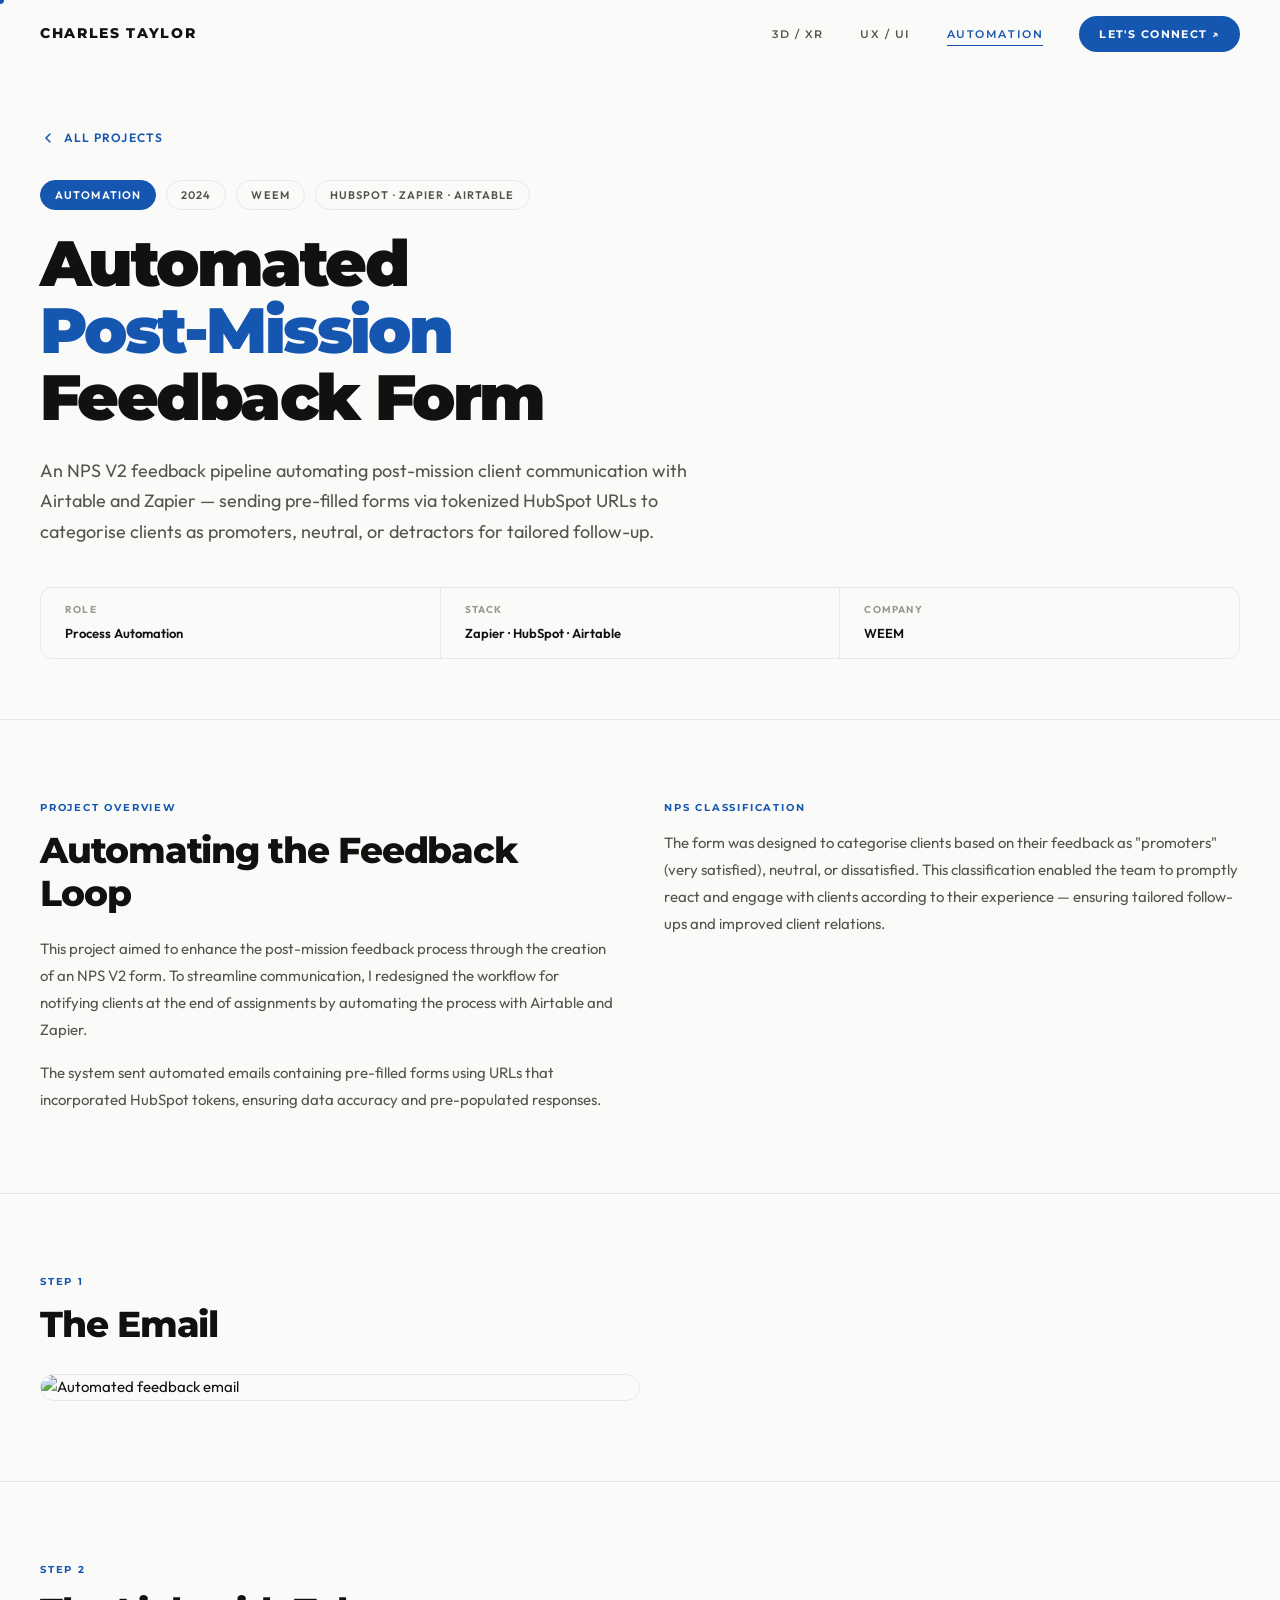
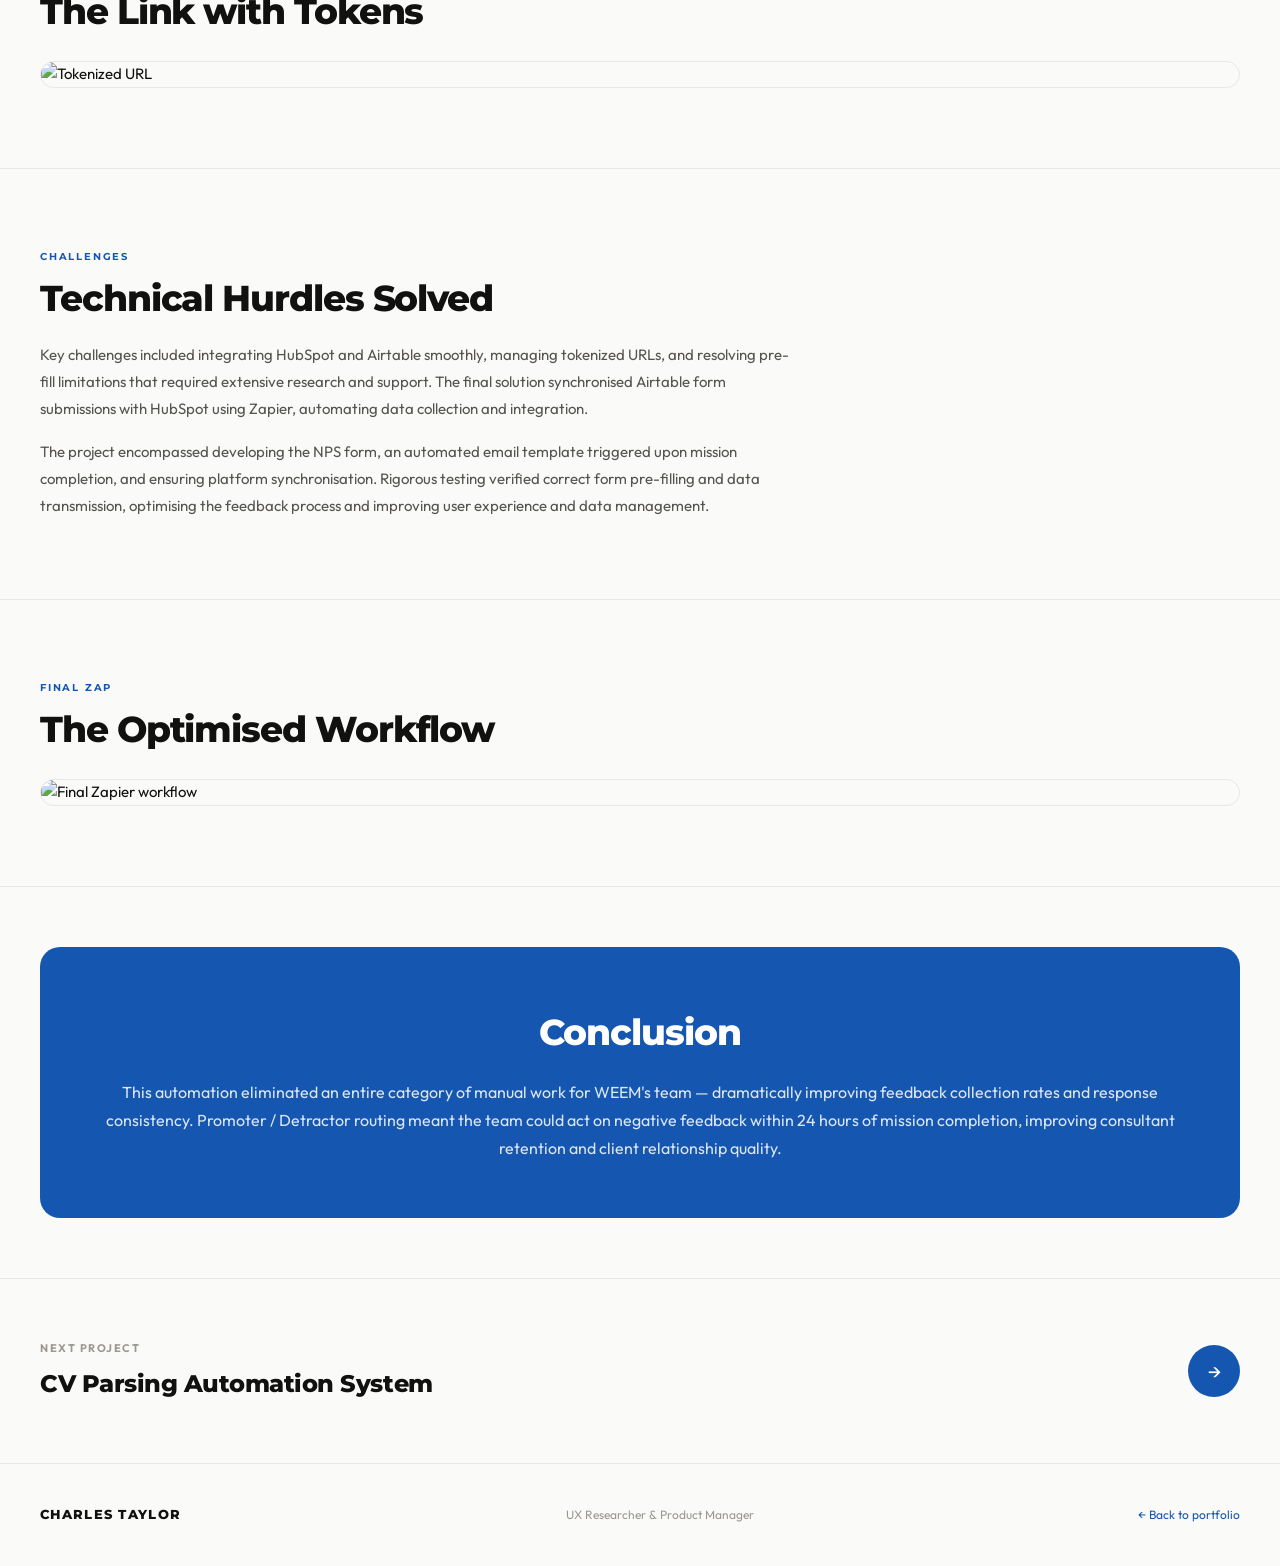
==== portfolio/projects/automated-feedback.html @ 73176557 "Initial commit — UX Researcher portfolio base Co-Authored-By: Claude Sonnet 4.6 <noreply@anthropic.c" ====
<!DOCTYPE html>
<html lang="en">
<head>
  <meta charset="UTF-8" />
  <meta name="viewport" content="width=device-width, initial-scale=1.0" />
  <title>Automated Post-Mission Feedback Form — Charles Taylor</title>
  <link rel="stylesheet" href="../css/style.css" />
  <style>body { opacity: 0; }</style>
</head>
<body>
  <div class="cursor-dot"></div>
  <div class="cursor-ring"></div>
  <nav class="nav">
    <a href="../index.html" class="nav-logo">CHARLES TAYLOR</a>
    <div class="nav-links">
      <a href="../index.html#xr-projects" class="nav-link">3D / XR</a>
      <a href="../index.html#ux-projects" class="nav-link">UX / UI</a>
      <a href="../index.html#automation" class="nav-link active">Automation</a>
      <a href="../index.html#contact" class="nav-cta">Let's Connect ↗</a>
    </div>
    <button class="nav-menu-btn" aria-label="Open menu"><span></span><span></span></button>
  </nav>
  <div class="mobile-menu">
    <a href="../index.html#xr-projects">3D / XR</a>
    <a href="../index.html#ux-projects">UX / UI</a>
    <a href="../index.html#automation">Automation</a>
    <a href="../index.html#contact">Let's Connect</a>
  </div>

  <div class="project-hero">
    <div class="container">
      <a href="../index.html" class="breadcrumb">
        <svg width="16" height="16" viewBox="0 0 16 16" fill="none"><path d="M10 12L6 8l4-4" stroke="currentColor" stroke-width="1.5" stroke-linecap="round"/></svg>
        All Projects
      </a>
      <div class="project-hero-meta">
        <span class="meta-tag blue">Automation</span>
        <span class="meta-tag">2024</span>
        <span class="meta-tag">WEEM</span>
        <span class="meta-tag">HubSpot · Zapier · Airtable</span>
      </div>
      <h1 class="project-title">Automated<br/><em>Post-Mission</em><br/>Feedback Form</h1>
      <p class="project-intro">
        An NPS V2 feedback pipeline automating post-mission client communication with Airtable and Zapier — sending pre-filled forms via tokenized HubSpot URLs to categorise clients as promoters, neutral, or detractors for tailored follow-up.
      </p>
      <div class="project-hero-details reveal">
        <div class="detail-item"><span class="detail-label">Role</span><span class="detail-value">Process Automation</span></div>
        <div class="detail-item"><span class="detail-label">Stack</span><span class="detail-value">Zapier · HubSpot · Airtable</span></div>
        <div class="detail-item"><span class="detail-label">Company</span><span class="detail-value">WEEM</span></div>
      </div>
    </div>
  </div>



  <!-- Overview -->
  <div class="project-section">
    <div class="container">
      <div class="content-grid">
        <div>
          <div class="section-label">Project Overview</div>
          <h2 class="section-h2">Automating the Feedback Loop</h2>
          <div class="section-body">
            <p>
              This project aimed to enhance the post-mission feedback process through the creation of an NPS V2 form. To streamline communication, I redesigned the workflow for notifying clients at the end of assignments by automating the process with Airtable and Zapier.
            </p>
            <p>
              The system sent automated emails containing pre-filled forms using URLs that incorporated HubSpot tokens, ensuring data accuracy and pre-populated responses.
            </p>
          </div>
        </div>
        <div class="reveal reveal-delay-1">
          <div class="section-label">NPS Classification</div>
          <div class="section-body">
            <p>
              The form was designed to categorise clients based on their feedback as "promoters" (very satisfied), neutral, or dissatisfied. This classification enabled the team to promptly react and engage with clients according to their experience — ensuring tailored follow-ups and improved client relations.
            </p>
          </div>
        </div>
      </div>
    </div>
  </div>

  <!-- The Email -->
  <div class="project-section">
    <div class="container">
      <div class="section-label">Step 1</div>
      <h2 class="section-h2">The Email</h2>
      <div class="reveal" style="margin-top:28px;">
        <img src="../../Brand_assets/My current portfolio/Automated Post-Mission Form Page/Automated Post-Mission Feedback Form  1st Pic.avif"
             alt="Automated feedback email" loading="lazy"
             style="width:50%;height:auto;display:block;border-radius:var(--radius-lg);border:1px solid var(--line);" />
      </div>
    </div>
  </div>

  <!-- The link with tokens -->
  <div class="project-section">
    <div class="container">
      <div class="section-label">Step 2</div>
      <h2 class="section-h2">The Link with Tokens</h2>
      <div class="reveal" style="margin-top:28px;">
        <img src="../../Brand_assets/My current portfolio/Automated Post-Mission Form Page/Automated Post-Mission Feedback Form 2nd Pic.avif"
             alt="Tokenized URL" loading="lazy"
             style="width:100%;height:auto;display:block;border-radius:var(--radius-lg);border:1px solid var(--line);" />
      </div>
    </div>
  </div>

  <!-- Challenges -->
  <div class="project-section">
    <div class="container">
      <div class="section-label">Challenges</div>
      <h2 class="section-h2">Technical Hurdles Solved</h2>
      <div class="section-body" style="max-width:760px;">
        <p>
          Key challenges included integrating HubSpot and Airtable smoothly, managing tokenized URLs, and resolving pre-fill limitations that required extensive research and support. The final solution synchronised Airtable form submissions with HubSpot using Zapier, automating data collection and integration.
        </p>
        <p>
          The project encompassed developing the NPS form, an automated email template triggered upon mission completion, and ensuring platform synchronisation. Rigorous testing verified correct form pre-filling and data transmission, optimising the feedback process and improving user experience and data management.
        </p>
      </div>
    </div>
  </div>

  <!-- Final Zap -->
  <div class="project-section">
    <div class="container">
      <div class="section-label">Final Zap</div>
      <h2 class="section-h2">The Optimised Workflow</h2>
      <div class="reveal" style="margin-top:28px;">
        <img src="../../Brand_assets/My current portfolio/Automated Post-Mission Form Page/Automated Post-Mission Feedback Form 3rd Final Zap Pic.webp"
             alt="Final Zapier workflow" loading="lazy"
             style="width:100%;height:auto;display:block;border-radius:var(--radius-lg);border:1px solid var(--line);" />
      </div>
    </div>
  </div>

  <div class="conclusion-section reveal">
    <h2>Conclusion</h2>
    <p>
      This automation eliminated an entire category of manual work for WEEM's team — dramatically improving feedback collection rates and response consistency. Promoter / Detractor routing meant the team could act on negative feedback within 24 hours of mission completion, improving consultant retention and client relationship quality.
    </p>
  </div>

  <a href="parsing-automation.html" class="next-project">
    <div><div class="next-label">Next Project</div><div class="next-title">CV Parsing Automation System</div></div>
    <div class="next-arrow">→</div>
  </a>

  <footer>
    <span class="footer-logo">CHARLES TAYLOR</span>
    <span>UX Researcher & Product Manager</span>
    <a href="../index.html" style="color:var(--blue);">← Back to portfolio</a>
  </footer>
  <script src="../js/main.js"></script>
</body>
</html>
---- portfolio/css/style.css ----
/* =========================================
   CHARLES TAYLOR PORTFOLIO — style.css
   ========================================= */

@import url('https://fonts.googleapis.com/css2?family=Montserrat:wght@400;600;700;800;900&family=Outfit:wght@300;400;500;600&display=swap');

/* ── Variables ───────────────────────────── */
:root {
  --bg: #FAFAF8;
  --surface: #ECEAE6;
  --blue: #1557B0;
  --blue-mid: #2B72D0;
  --blue-light: #E8F0FB;
  --blue-dark: #0D3D80;
  --white: #FFFFFF;
  --ink: #111110;
  --ink-mid: #555450;
  --ink-light: #9A9891;
  --line: rgba(17, 17, 16, 0.08);
  --ff-display: 'Montserrat', sans-serif;
  --ff-body: 'Outfit', sans-serif;
  --radius: 12px;
  --radius-lg: 20px;
  --shadow: 0 4px 24px rgba(21, 87, 176, 0.08);
  --shadow-hover: 0 24px 64px rgba(21, 87, 176, 0.18);
  --transition: 0.45s cubic-bezier(0.25, 0.46, 0.45, 0.94);
  --nav-h: 68px;
}

/* ── Reset ───────────────────────────────── */
*, *::before, *::after { box-sizing: border-box; margin: 0; padding: 0; }

html { scroll-behavior: smooth; font-size: 16px; }

body {
  background: var(--bg);
  color: var(--ink);
  font-family: var(--ff-body);
  font-size: 15px;
  line-height: 1.65;
  overflow-x: hidden;
  cursor: none;
}

a { color: inherit; text-decoration: none; }
img, video { max-width: 100%; display: block; }
button { cursor: none; border: none; background: none; font-family: inherit; }

/* ── Custom Cursor ───────────────────────── */
.cursor-dot,
.cursor-ring {
  position: fixed;
  top: 0; left: 0;
  pointer-events: none;
  z-index: 9999;
  border-radius: 50%;
  transform: translate(-50%, -50%);
  transition: opacity 0.3s;
}
.cursor-dot {
  width: 8px; height: 8px;
  background: var(--blue);
}
.cursor-ring {
  width: 40px; height: 40px;
  border: 1.5px solid rgba(21, 87, 176, 0.45);
  transition: transform 0.12s ease, width 0.3s, height 0.3s, border-color 0.3s;
}
body.cursor-hover .cursor-ring {
  width: 56px; height: 56px;
  border-color: var(--blue);
}
body.cursor-hidden .cursor-dot,
body.cursor-hidden .cursor-ring { opacity: 0; }

/* ── Nav ─────────────────────────────────── */
.nav {
  position: fixed;
  top: 0; left: 0; right: 0;
  height: var(--nav-h);
  display: flex;
  align-items: center;
  justify-content: space-between;
  padding: 0 40px;
  z-index: 100;
  transition: background 0.4s, box-shadow 0.4s;
}
.nav.scrolled {
  background: rgba(250, 250, 248, 0.96);
  backdrop-filter: blur(12px);
  box-shadow: 0 1px 0 var(--line);
}
.nav-logo {
  font-family: var(--ff-display);
  font-weight: 800;
  font-size: 14px;
  letter-spacing: 0.12em;
  color: var(--ink);
}
.nav-links {
  display: flex;
  align-items: center;
  gap: 36px;
}
.nav-link {
  font-family: var(--ff-display);
  font-size: 11px;
  font-weight: 600;
  letter-spacing: 0.14em;
  color: var(--ink-mid);
  text-transform: uppercase;
  position: relative;
  transition: color 0.25s;
}
.nav-link::after {
  content: '';
  position: absolute;
  bottom: -3px; left: 0; right: 0;
  height: 1px;
  background: var(--blue);
  transform: scaleX(0);
  transform-origin: left;
  transition: transform 0.3s;
}
.nav-link:hover { color: var(--blue); }
.nav-link:hover::after,
.nav-link.active::after { transform: scaleX(1); }
.nav-link.active { color: var(--blue); }

.nav-cta {
  font-family: var(--ff-display);
  font-size: 11px;
  font-weight: 700;
  letter-spacing: 0.12em;
  text-transform: uppercase;
  color: var(--white);
  background: var(--blue);
  padding: 9px 20px;
  border-radius: 100px;
  transition: background 0.25s, transform 0.25s;
}
.nav-cta:hover { background: var(--blue-dark); transform: translateY(-1px); }

.nav-menu-btn {
  display: none;
  flex-direction: column;
  gap: 5px;
  width: 28px;
  cursor: none;
}
.nav-menu-btn span {
  display: block;
  height: 2px;
  background: var(--ink);
  border-radius: 2px;
  transition: var(--transition);
}

/* Mobile menu */
.mobile-menu {
  display: none;
  position: fixed;
  inset: 0;
  background: var(--blue-dark);
  z-index: 99;
  flex-direction: column;
  align-items: center;
  justify-content: center;
  gap: 32px;
  opacity: 0;
  pointer-events: none;
  transition: opacity 0.4s;
}
.mobile-menu.open {
  opacity: 1;
  pointer-events: all;
}
.mobile-menu a {
  font-family: var(--ff-display);
  font-size: 32px;
  font-weight: 800;
  color: var(--white);
  letter-spacing: -0.02em;
  opacity: 0;
  transform: translateY(20px);
  transition: opacity 0.4s, transform 0.4s, color 0.25s;
}
.mobile-menu.open a {
  opacity: 1;
  transform: translateY(0);
}
.mobile-menu a:hover { color: var(--blue-light); }

/* ── Hero ─────────────────────────────────── */
.hero {
  min-height: 100vh;
  padding-top: var(--nav-h);
  display: flex;
  align-items: center;
  position: relative;
  overflow: hidden;
}
.hero::before {
  content: '';
  position: absolute;
  top: -200px; right: -100px;
  width: 600px; height: 600px;
  background: radial-gradient(circle, var(--blue-light) 0%, transparent 70%);
  pointer-events: none;
}
.hero-inner {
  width: 100%;
  max-width: 1280px;
  margin: 0 auto;
  padding: 32px 40px 60px;
  display: grid;
  grid-template-columns: 1fr 1fr;
  gap: 60px;
  align-items: center;
}
.hero-tag {
  display: inline-flex;
  align-items: center;
  gap: 8px;
  font-size: 12px;
  font-weight: 600;
  letter-spacing: 0.12em;
  text-transform: uppercase;
  color: var(--blue);
  background: var(--blue-light);
  padding: 6px 14px;
  border-radius: 100px;
  margin-bottom: 28px;
}
.hero-tag::before {
  content: '';
  width: 6px; height: 6px;
  border-radius: 50%;
  background: var(--blue);
}
.hero-title {
  font-family: var(--ff-display);
  font-size: clamp(40px, 5.5vw, 72px);
  font-weight: 900;
  line-height: 1.06;
  letter-spacing: -0.03em;
  color: var(--ink);
  margin-bottom: 32px;
  overflow: hidden;
}
.hero-title .line {
  display: block;
  overflow: hidden;
}
.hero-title .line span {
  display: block;
  transform: translateY(110%);
  opacity: 0;
  animation: revealUp 0.9s cubic-bezier(0.16, 1, 0.3, 1) forwards;
}
.hero-title .line:nth-child(1) span { animation-delay: 0.1s; }
.hero-title .line:nth-child(2) span { animation-delay: 0.2s; }
.hero-title .line:nth-child(3) span { animation-delay: 0.3s; }
.hero-title .line:nth-child(4) span { animation-delay: 0.4s; }
.hero-title em {
  font-style: normal;
  color: var(--blue);
}

.hero-bio {
  font-size: 16px;
  color: var(--ink-mid);
  line-height: 1.7;
  max-width: 460px;
  margin-bottom: 36px;
  opacity: 0;
  animation: fadeUp 0.8s ease forwards 0.6s;
}

.hero-actions {
  display: flex;
  gap: 16px;
  flex-wrap: wrap;
  opacity: 0;
  animation: fadeUp 0.8s ease forwards 0.75s;
}
.btn-primary {
  display: inline-flex;
  align-items: center;
  gap: 8px;
  font-family: var(--ff-display);
  font-size: 12px;
  font-weight: 700;
  letter-spacing: 0.1em;
  text-transform: uppercase;
  color: var(--white);
  background: var(--blue);
  padding: 14px 28px;
  border-radius: 100px;
  transition: background 0.25s, transform 0.25s, box-shadow 0.25s;
}
.btn-primary:hover {
  background: var(--blue-dark);
  transform: translateY(-2px);
  box-shadow: 0 8px 24px rgba(21, 87, 176, 0.3);
}
.btn-secondary {
  display: inline-flex;
  align-items: center;
  gap: 8px;
  font-family: var(--ff-display);
  font-size: 12px;
  font-weight: 700;
  letter-spacing: 0.1em;
  text-transform: uppercase;
  color: var(--blue);
  border: 1.5px solid var(--blue);
  padding: 13px 28px;
  border-radius: 100px;
  transition: background 0.25s, color 0.25s, transform 0.25s;
}
.btn-secondary:hover {
  background: var(--blue);
  color: var(--white);
  transform: translateY(-2px);
}

.hero-right {
  display: flex;
  flex-direction: column;
  align-items: center;
  gap: 28px;
  opacity: 0;
  animation: fadeUp 0.9s ease forwards 0.4s;
}
.hero-photo-wrap {
  position: relative;
  width: 260px; height: 260px;
}
.hero-photo-ring {
  position: absolute;
  inset: -12px;
  border-radius: 50%;
  border: 1.5px dashed rgba(21, 87, 176, 0.3);
  animation: rotateSlow 30s linear infinite;
}
.hero-photo {
  width: 100%; height: 100%;
  border-radius: 50%;
  overflow: hidden;
  background: var(--blue-light);
  display: flex;
  align-items: center;
  justify-content: center;
}
.hero-photo img {
  width: 100%;
  height: 100%;
  object-fit: cover;
  object-position: center 100%;
  transform: scale(1.5);
  transform-origin: center 20%;
}
.hero-photo-initials {
  font-family: var(--ff-display);
  font-size: 56px;
  font-weight: 900;
  color: var(--blue);
  letter-spacing: -0.02em;
}

.hero-stats {
  display: grid;
  grid-template-columns: repeat(3, 1fr);
  gap: 16px;
  width: 100%;
  max-width: 340px;
}
.stat-item {
  text-align: center;
  padding: 16px 12px;
  background: var(--white);
  border-radius: var(--radius);
  border: 1px solid var(--line);
}
.stat-num {
  font-family: var(--ff-display);
  font-size: 22px;
  font-weight: 800;
  color: var(--blue);
  letter-spacing: -0.02em;
}
.stat-label {
  font-size: 10px;
  color: var(--ink-light);
  letter-spacing: 0.06em;
  text-transform: uppercase;
  margin-top: 2px;
}

.hero-scroll {
  position: absolute;
  bottom: 32px;
  left: 50%;
  transform: translateX(-50%);
  display: flex;
  flex-direction: column;
  align-items: center;
  gap: 8px;
  font-size: 10px;
  letter-spacing: 0.14em;
  text-transform: uppercase;
  color: var(--ink-light);
  animation: fadeIn 1s ease forwards 1.2s;
  opacity: 0;
}
.scroll-line {
  width: 1px; height: 48px;
  background: linear-gradient(to bottom, var(--ink-light), transparent);
  animation: scrollBounce 2s ease-in-out infinite;
}

/* ── Featured Clients ────────────────────── */
.featured-clients {
  padding: 64px 0 48px;
}
.featured-label {
  font-family: var(--ff-display);
  font-size: 10px;
  font-weight: 700;
  letter-spacing: 0.18em;
  text-transform: uppercase;
  color: var(--ink-light);
  text-align: center;
  margin-bottom: 28px;
}
.featured-grid {
  display: flex;
  justify-content: center;
  gap: 16px;
  flex-wrap: wrap;
}
.featured-grid .featured-card {
  flex: 0 0 210px;
}
.featured-card {
  display: flex;
  flex-direction: column;
  align-items: center;
  gap: 16px;
  padding: 28px 12px 20px;
  background: var(--white);
  border: 1px solid var(--line);
  border-radius: var(--radius-lg);
  transition: border-color 0.25s, transform 0.25s, box-shadow 0.25s;
  cursor: none;
}
.featured-card:hover {
  border-color: var(--blue-mid);
  transform: translateY(-4px);
  box-shadow: var(--shadow-hover);
}
.featured-card-logo {
  height: 52px;
  display: flex;
  align-items: center;
  justify-content: center;
}
.featured-card-logo img {
  max-height: 52px;
  max-width: 100px;
  width: auto;
  object-fit: contain;
  filter: grayscale(0.2);
  transition: filter 0.25s;
}
.featured-card:hover .featured-card-logo img { filter: grayscale(0); }
.featured-card-info {
  display: flex;
  flex-direction: column;
  align-items: center;
  gap: 4px;
  text-align: center;
}
.featured-card-tag {
  font-size: 9px;
  font-weight: 700;
  letter-spacing: 0.14em;
  text-transform: uppercase;
  color: var(--blue);
  background: var(--blue-light);
  padding: 3px 8px;
  border-radius: 100px;
}
.featured-card-name {
  font-family: var(--ff-display);
  font-size: 13px;
  font-weight: 700;
  color: var(--ink);
}

@media (max-width: 768px) {
  .featured-grid .featured-card { flex: 0 0 calc(50% - 8px); }
}
@media (max-width: 480px) {
  .featured-grid .featured-card { flex: 0 0 calc(50% - 8px); }
}

/* ── Logo Strip ──────────────────────────── */
.logo-strip {
  border-top: 1px solid var(--line);
  border-bottom: 1px solid var(--line);
  padding: 20px 0;
  overflow: hidden;
  background: var(--white);
}
.logo-strip-label {
  text-align: center;
  font-size: 10px;
  font-weight: 700;
  letter-spacing: 0.18em;
  text-transform: uppercase;
  color: var(--ink-light);
  margin-bottom: 16px;
}
.logo-track {
  display: flex;
  width: max-content;
  animation: marquee 22s linear infinite;
}
.logo-track:hover { animation-play-state: paused; }
.logo-set {
  display: flex;
  align-items: center;
  gap: 0;
}
.logo-item {
  display: flex;
  align-items: center;
  justify-content: center;
  padding: 0 44px;
  border-right: 1px solid var(--line);
  height: 56px;
  opacity: 0.5;
  transition: opacity 0.25s;
}
.logo-item:hover { opacity: 1; }
.logo-item svg { height: 28px; width: auto; display: block; }
.logo-item img {
  width: 100px;
  height: 36px;
  object-fit: contain;
  display: block;
  filter: grayscale(1);
  transition: filter 0.25s;
}
.logo-item:hover img { filter: grayscale(0); }

@keyframes marquee {
  from { transform: translateX(0); }
  to   { transform: translateX(-50%); }
}

/* ── Section Layout ──────────────────────── */
.container {
  max-width: 1280px;
  margin: 0 auto;
  padding: 0 40px;
}

.section-header {
  display: flex;
  align-items: baseline;
  gap: 16px;
  margin-bottom: 48px;
  padding-bottom: 20px;
  border-bottom: 1px solid var(--line);
}
.section-num {
  font-family: var(--ff-display);
  font-size: 11px;
  font-weight: 700;
  letter-spacing: 0.14em;
  color: var(--blue);
  text-transform: uppercase;
}
.section-title {
  font-family: var(--ff-display);
  font-size: clamp(28px, 3.5vw, 44px);
  font-weight: 800;
  letter-spacing: -0.03em;
  color: var(--ink);
}
.section-desc {
  margin-left: auto;
  font-size: 14px;
  color: var(--ink-light);
  max-width: 260px;
  text-align: right;
}

/* ── Quote / About ───────────────────────── */
.about-section {
  padding: 80px 0 40px;
}

/* Pull quote */
.pull-quote {
  display: flex;
  gap: 28px;
  align-items: flex-start;
  padding: 36px 40px;
  background: var(--blue);
  border-radius: var(--radius-lg);
  margin-bottom: 48px;
}
.pull-quote-bar {
  width: 3px;
  min-height: 100%;
  background: rgba(255,255,255,0.3);
  border-radius: 2px;
  flex-shrink: 0;
  align-self: stretch;
}
.pull-quote-body { flex: 1; }
.pull-quote-text {
  font-size: 18px;
  line-height: 1.65;
  font-style: italic;
  color: var(--white);
  margin-bottom: 16px;
}
.pull-quote-author {
  font-family: var(--ff-display);
  font-size: 11px;
  font-weight: 700;
  letter-spacing: 0.12em;
  text-transform: uppercase;
  color: rgba(255,255,255,0.65);
}

/* 3-col about grid */
.about-grid {
  display: grid;
  grid-template-columns: 2fr 1.5fr 1.5fr;
  gap: 0;
  border: 1px solid var(--line);
  border-radius: var(--radius-lg);
  overflow: hidden;
}
.about-col {
  padding: 32px;
  border-right: 1px solid var(--line);
}
.about-col:last-child { border-right: none; }
.about-col-label {
  font-family: var(--ff-display);
  font-size: 10px;
  font-weight: 700;
  letter-spacing: 0.18em;
  text-transform: uppercase;
  color: var(--blue);
  margin-bottom: 14px;
}
.about-col-title {
  font-family: var(--ff-display);
  font-size: 20px;
  font-weight: 800;
  letter-spacing: -0.02em;
  line-height: 1.2;
  margin-bottom: 16px;
  color: var(--ink);
}
.about-col-body {
  font-size: 14px;
  color: var(--ink-mid);
  line-height: 1.75;
  margin-bottom: 12px;
}
.about-col-body:last-child { margin-bottom: 0; }

.skills-list {
  display: flex;
  flex-wrap: wrap;
  gap: 8px;
}
.skill-tag {
  font-size: 12px;
  font-weight: 500;
  color: var(--blue);
  background: var(--blue-light);
  padding: 5px 12px;
  border-radius: 100px;
  border: 1px solid rgba(21, 87, 176, 0.2);
}
.edu-list {
  display: flex;
  flex-direction: column;
  gap: 16px;
}
.edu-item {
  font-size: 13px;
  color: var(--ink-mid);
  line-height: 1.5;
  padding-left: 14px;
  border-left: 2px solid var(--blue-light);
}

@media (max-width: 900px) {
  .about-grid { grid-template-columns: 1fr; }
  .about-col { border-right: none; border-bottom: 1px solid var(--line); }
  .about-col:last-child { border-bottom: none; }
  .pull-quote { padding: 24px; }
}

/* ── Projects Grid ───────────────────────── */
.projects-section {
  padding: 100px 0;
}
.projects-grid {
  display: grid;
  grid-template-columns: repeat(12, 1fr);
  gap: 20px;
}

/* Card sizes */
.card--large  { grid-column: span 8; }
.card--medium { grid-column: span 6; }
.card--small  { grid-column: span 4; }

.project-card {
  position: relative;
  border-radius: var(--radius-lg);
  overflow: hidden;
  background: var(--surface);
  cursor: none;
  group: true;
}
.project-card-inner {
  position: relative;
  aspect-ratio: 16/10;
  overflow: hidden;
}
.card--large .project-card-inner { aspect-ratio: 16/9; }
.card--small  .project-card-inner { aspect-ratio: 4/3; }

.project-card-img {
  width: 100%;
  height: 100%;
  object-fit: cover;
  transition: transform 0.7s cubic-bezier(0.25, 0.46, 0.45, 0.94);
}
.project-card:hover .project-card-img { transform: scale(1.06); }

.project-card-overlay {
  position: absolute;
  inset: 0;
  background: linear-gradient(to top, rgba(13, 61, 128, 0.85) 0%, rgba(13, 61, 128, 0.1) 60%, transparent 100%);
  opacity: 0;
  transition: opacity 0.4s;
}
.project-card:hover .project-card-overlay { opacity: 1; }

.project-card-body {
  padding: 20px 22px;
}
.project-card-meta {
  display: flex;
  align-items: center;
  gap: 10px;
  margin-bottom: 8px;
}
.card-category {
  font-size: 10px;
  font-weight: 700;
  letter-spacing: 0.12em;
  text-transform: uppercase;
  color: var(--blue);
  background: var(--blue-light);
  padding: 4px 10px;
  border-radius: 100px;
}
.card-year {
  font-size: 11px;
  color: var(--ink-light);
}
.project-card-title {
  font-family: var(--ff-display);
  font-size: clamp(15px, 1.4vw, 19px);
  font-weight: 800;
  letter-spacing: -0.02em;
  color: var(--ink);
  margin-bottom: 4px;
  line-height: 1.25;
}
.project-card-role {
  font-size: 13px;
  color: var(--ink-mid);
}
.project-card-arrow {
  position: absolute;
  bottom: 20px; right: 22px;
  width: 36px; height: 36px;
  background: var(--blue);
  border-radius: 50%;
  display: flex;
  align-items: center;
  justify-content: center;
  color: var(--white);
  font-size: 16px;
  transform: scale(0);
  transition: transform 0.35s cubic-bezier(0.34, 1.56, 0.64, 1);
}
.project-card:hover .project-card-arrow { transform: scale(1); }

/* Fallback color backgrounds for cards without images */
.card-bg--blue   { background: linear-gradient(135deg, #1557B0, #2B72D0); }
.card-bg--dark   { background: linear-gradient(135deg, #111, #333); }
.card-bg--grey   { background: linear-gradient(135deg, #ECEAE6, #D8D5D0); }
.card-bg--green  { background: linear-gradient(135deg, #0D6E4E, #1A9E6E); }

/* ── Horizontal scroll strip (Category label) */
.category-strip {
  display: flex;
  align-items: center;
  gap: 20px;
  margin-bottom: 32px;
}
.category-label {
  font-family: var(--ff-display);
  font-size: 11px;
  font-weight: 700;
  letter-spacing: 0.16em;
  text-transform: uppercase;
  color: var(--white);
  background: var(--blue);
  padding: 7px 16px;
  border-radius: 100px;
}
.category-line {
  flex: 1;
  height: 1px;
  background: var(--line);
}

/* ── Contact ─────────────────────────────── */
.contact-section {
  padding: 120px 0 80px;
  text-align: center;
}
.contact-section h2 {
  font-family: var(--ff-display);
  font-size: clamp(40px, 6vw, 80px);
  font-weight: 900;
  letter-spacing: -0.04em;
  line-height: 1;
  margin-bottom: 24px;
}
.contact-section h2 em {
  font-style: normal;
  color: var(--blue);
}
.contact-section p {
  font-size: 17px;
  color: var(--ink-mid);
  max-width: 480px;
  margin: 0 auto 36px;
}
.contact-links {
  display: flex;
  align-items: center;
  justify-content: center;
  gap: 16px;
  flex-wrap: wrap;
}

/* ── Footer ──────────────────────────────── */
footer {
  padding: 40px;
  border-top: 1px solid var(--line);
  display: flex;
  align-items: center;
  justify-content: space-between;
  font-size: 12px;
  color: var(--ink-light);
}
.footer-logo {
  font-family: var(--ff-display);
  font-weight: 800;
  font-size: 13px;
  letter-spacing: 0.1em;
  color: var(--ink);
}

/* ══════════════════════════════════════════
   PROJECT PAGES
   ══════════════════════════════════════════ */
.project-hero {
  padding-top: calc(var(--nav-h) + 60px);
  padding-bottom: 60px;
  border-bottom: 1px solid var(--line);
}
.breadcrumb {
  display: inline-flex;
  align-items: center;
  gap: 8px;
  font-size: 12px;
  font-weight: 600;
  letter-spacing: 0.1em;
  text-transform: uppercase;
  color: var(--blue);
  margin-bottom: 32px;
  transition: opacity 0.25s;
}
.breadcrumb:hover { opacity: 0.7; }
.breadcrumb svg { transition: transform 0.25s; }
.breadcrumb:hover svg { transform: translateX(-3px); }

.project-hero-meta {
  display: flex;
  flex-wrap: wrap;
  gap: 10px;
  margin-bottom: 20px;
}
.meta-tag {
  font-size: 11px;
  font-weight: 600;
  letter-spacing: 0.1em;
  text-transform: uppercase;
  padding: 5px 14px;
  border-radius: 100px;
  border: 1.5px solid var(--line);
  color: var(--ink-mid);
}
.meta-tag.blue {
  background: var(--blue);
  color: var(--white);
  border-color: var(--blue);
}

/* Project hero detail row (Role / Available on / Client) */
.project-hero-details {
  display: flex;
  flex-wrap: wrap;
  gap: 0;
  margin-top: 32px;
  border: 1px solid var(--line);
  border-radius: var(--radius);
  overflow: hidden;
}
.detail-item {
  display: flex;
  flex-direction: column;
  gap: 4px;
  padding: 14px 24px;
  border-right: 1px solid var(--line);
  flex: 1;
  min-width: 140px;
}
.detail-item:last-child { border-right: none; }
.detail-label {
  font-size: 10px;
  font-weight: 700;
  letter-spacing: 0.12em;
  text-transform: uppercase;
  color: var(--ink-light);
}
.detail-value {
  font-size: 13px;
  font-weight: 600;
  color: var(--ink);
}

.project-title {
  font-family: var(--ff-display);
  font-size: clamp(32px, 5vw, 64px);
  font-weight: 900;
  letter-spacing: -0.04em;
  line-height: 1.05;
  margin-bottom: 24px;
}
.project-title em {
  font-style: normal;
  color: var(--blue);
}

.project-intro {
  font-size: 18px;
  color: var(--ink-mid);
  line-height: 1.7;
  max-width: 700px;
  margin-bottom: 40px;
}

/* Stats row */
.stats-row {
  display: flex;
  flex-wrap: wrap;
  gap: 0;
}
.stat-box {
  padding: 24px 36px;
  border-right: 1px solid var(--line);
}
.stat-box:first-child { padding-left: 0; }
.stat-box:last-child { border-right: none; }
.stat-box-num {
  font-family: var(--ff-display);
  font-size: 32px;
  font-weight: 900;
  color: var(--blue);
  letter-spacing: -0.03em;
}
.stat-box-label {
  font-size: 12px;
  color: var(--ink-light);
  letter-spacing: 0.06em;
  text-transform: uppercase;
}

/* Partners strip */
.partners-strip {
  display: flex;
  align-items: center;
  flex-wrap: wrap;
  gap: 24px;
  padding: 24px 0;
  border-top: 1px solid var(--line);
  border-bottom: 1px solid var(--line);
  margin-bottom: 60px;
}
.partners-label {
  font-size: 10px;
  font-weight: 700;
  letter-spacing: 0.14em;
  text-transform: uppercase;
  color: var(--ink-light);
}

/* Project content sections */
.project-section {
  padding: 80px 0;
  border-bottom: 1px solid var(--line);
}
.project-section:last-of-type { border-bottom: none; }

.section-label {
  font-family: var(--ff-display);
  font-size: 10px;
  font-weight: 700;
  letter-spacing: 0.18em;
  text-transform: uppercase;
  color: var(--blue);
  margin-bottom: 12px;
}
.section-h2 {
  font-family: var(--ff-display);
  font-size: clamp(24px, 3vw, 36px);
  font-weight: 800;
  letter-spacing: -0.03em;
  margin-bottom: 20px;
  line-height: 1.2;
}
.section-body {
  font-size: 15px;
  color: var(--ink-mid);
  line-height: 1.8;
  max-width: 680px;
}
.section-body p { margin-bottom: 16px; }
.section-body p:last-child { margin-bottom: 0; }

.content-grid {
  display: grid;
  grid-template-columns: 1fr 1fr;
  gap: 48px;
  align-items: start;
}
.content-grid.reverse { direction: rtl; }
.content-grid.reverse > * { direction: ltr; }

/* Media blocks */
.media-block {
  border-radius: var(--radius-lg);
  overflow: hidden;
  background: var(--surface);
}
.media-block img,
.media-block video {
  width: 100%;
  height: 100%;
  object-fit: cover;
  display: block;
}
.media-block video { max-height: 480px; object-fit: cover; }

.media-block iframe {
  width: 100%;
  aspect-ratio: 16/9;
  border: none;
  display: block;
}

/* Deliverables list */
.deliverables-list {
  display: flex;
  flex-direction: column;
  gap: 16px;
  margin-top: 24px;
}
.deliverable-item {
  display: flex;
  flex-wrap: wrap;
  gap: 16px;
  padding: 20px;
  background: var(--white);
  border-radius: var(--radius);
  border: 1px solid var(--line);
  transition: border-color 0.25s, box-shadow 0.25s;
  cursor: default;
}
.deliverable-item:hover {
  border-color: var(--blue-mid);
  box-shadow: var(--shadow);
}
.deliverable-preview {
  width: 100%;
  max-height: 0;
  overflow: hidden;
  opacity: 0;
  margin-top: 0;
  transition: max-height 0.5s ease, opacity 0.4s ease, margin-top 0.4s ease;
}
.deliverable-item:hover .deliverable-preview {
  max-height: 640px;
  opacity: 1;
  margin-top: 16px;
}
.deliverable-preview img {
  width: min(640px, 100%);
  height: auto;
  display: block;
  margin: 0 auto;
  border-radius: var(--radius);
  transform: scale(1.05);
  transition: transform 0.55s ease;
}
.deliverable-item:hover .deliverable-preview img,
.deliverable-item:hover .deliverable-preview video {
  transform: scale(1.0);
}
.deliverable-icon {
  width: 36px; height: 36px;
  border-radius: 8px;
  background: var(--blue-light);
  display: flex;
  align-items: center;
  justify-content: center;
  color: var(--blue);
  font-size: 16px;
  flex-shrink: 0;
}
.deliverable-text strong {
  display: block;
  font-family: var(--ff-display);
  font-size: 13px;
  font-weight: 700;
  color: var(--ink);
  margin-bottom: 2px;
}
.deliverable-text span {
  font-size: 13px;
  color: var(--ink-mid);
}

/* Experience overview grid */
.experience-grid {
  display: grid;
  grid-template-columns: repeat(2, 1fr);
  gap: 16px;
}
.experience-grid.four-cols { grid-template-columns: repeat(4, 1fr); }
.experience-grid-item {
  border-radius: var(--radius);
  overflow: hidden;
  aspect-ratio: 1;
  background: var(--surface);
}
.experience-grid-item img {
  width: 100%;
  height: 100%;
  object-fit: cover;
  transition: transform 0.5s;
}
.experience-grid-item:hover img { transform: scale(1.04); }

/* LinkedIn links */
.linkedin-links {
  display: grid;
  grid-template-columns: 1fr 1fr;
  gap: 14px;
  margin-top: 24px;
}
.linkedin-link-card {
  display: flex;
  align-items: center;
  gap: 12px;
  padding: 16px 18px;
  background: var(--white);
  border-radius: var(--radius);
  border: 1px solid var(--line);
  transition: border-color 0.25s, transform 0.25s, box-shadow 0.25s;
}
.linkedin-link-card:hover {
  border-color: #0A66C2;
  transform: translateY(-2px);
  box-shadow: 0 8px 24px rgba(10, 102, 194, 0.12);
}
.linkedin-link-icon {
  width: 36px; height: 36px;
  background: #0A66C2;
  border-radius: 8px;
  display: flex;
  align-items: center;
  justify-content: center;
  flex-shrink: 0;
}
.linkedin-link-icon svg { fill: white; width: 18px; height: 18px; }
.linkedin-link-text {
  font-size: 13px;
  font-weight: 500;
  color: var(--ink);
  line-height: 1.3;
}
.linkedin-link-arrow {
  margin-left: auto;
  color: var(--ink-light);
  font-size: 14px;
}

/* Conclusion */
.conclusion-section {
  padding: 56px 20px;
  background: var(--blue);
  color: var(--white);
  border-radius: var(--radius-lg);
  margin: 60px 40px;
  text-align: center;
}
.conclusion-section h2 {
  font-family: var(--ff-display);
  font-size: clamp(24px, 3vw, 36px);
  font-weight: 800;
  letter-spacing: -0.03em;
  margin-bottom: 16px;
}
.conclusion-section p {
  font-size: 16px;
  opacity: 0.85;
  max-width: 1100px;
  margin: 0 auto;
  line-height: 1.75;
}

/* Next project link */
.next-project {
  padding: 60px 40px;
  display: flex;
  align-items: center;
  justify-content: space-between;
  border-top: 1px solid var(--line);
  transition: background 0.3s;
}
.next-project:hover { background: var(--blue-light); }
.next-label {
  font-size: 11px;
  font-weight: 700;
  letter-spacing: 0.14em;
  text-transform: uppercase;
  color: var(--ink-light);
  margin-bottom: 6px;
}
.next-title {
  font-family: var(--ff-display);
  font-size: 24px;
  font-weight: 800;
  letter-spacing: -0.02em;
  color: var(--ink);
}
.next-arrow {
  width: 52px; height: 52px;
  border-radius: 50%;
  background: var(--blue);
  display: flex;
  align-items: center;
  justify-content: center;
  color: var(--white);
  font-size: 20px;
  transition: transform 0.3s;
}
.next-project:hover .next-arrow { transform: translateX(6px); }

/* ── Try It Out Widget (US Open) ─────────── */
.try-widget {
  position: fixed;
  bottom: 80px;
  right: 50px;
  z-index: 1000;
  opacity: 0;
  pointer-events: none;
  transition: opacity 0.35s ease;
}
.try-widget.visible {
  opacity: 1;
  pointer-events: auto;
}
.try-widget-btn {
  display: flex;
  align-items: center;
  gap: 12px;
  padding: 17px 30px;
  background: var(--blue);
  color: var(--white);
  border-radius: 100px;
  font-family: var(--ff-display);
  font-size: 16px;
  font-weight: 700;
  letter-spacing: 0.06em;
  box-shadow: 0 12px 48px rgba(21, 87, 176, 0.5);
  transition: transform 0.25s, background 0.25s, box-shadow 0.25s;
  cursor: none;
  border: 2px solid rgba(255,255,255,0.15);
}
.try-widget-btn:hover {
  background: var(--blue-dark);
  transform: translateY(-3px);
  box-shadow: 0 16px 48px rgba(21, 87, 176, 0.5);
}

/* ── Scroll Reveal Animation Classes ─────── */
.reveal {
  opacity: 0;
  transform: translateY(30px);
  transition: opacity 0.7s ease, transform 0.7s cubic-bezier(0.16, 1, 0.3, 1);
}
.reveal.revealed {
  opacity: 1;
  transform: translateY(0);
}
.reveal-delay-1 { transition-delay: 0.1s; }
.reveal-delay-2 { transition-delay: 0.2s; }
.reveal-delay-3 { transition-delay: 0.3s; }
.reveal-delay-4 { transition-delay: 0.4s; }

/* ── Keyframes ───────────────────────────── */
@keyframes revealUp {
  to { transform: translateY(0); opacity: 1; }
}
@keyframes fadeUp {
  from { opacity: 0; transform: translateY(20px); }
  to   { opacity: 1; transform: translateY(0); }
}
@keyframes fadeIn {
  to { opacity: 1; }
}
@keyframes rotateSlow {
  from { transform: rotate(0deg); }
  to   { transform: rotate(360deg); }
}
@keyframes scrollBounce {
  0%, 100% { transform: scaleY(1); }
  50%       { transform: scaleY(0.6); }
}
@keyframes pulse {
  0%, 100% { opacity: 1; transform: scale(1); }
  50%       { opacity: 0.6; transform: scale(0.85); }
}

/* ── Responsive ──────────────────────────── */
@media (max-width: 1024px) {
  .hero-inner { grid-template-columns: 1fr; gap: 40px; text-align: center; }
  .hero-right { align-items: center; }
  .hero-bio, .btn-primary, .btn-secondary { max-width: 100%; }
  .hero-actions { justify-content: center; }
  .quote-grid { grid-template-columns: 1fr; }
  .content-grid { grid-template-columns: 1fr; }
  .content-grid.reverse { direction: ltr; }
  .projects-grid { grid-template-columns: 1fr 1fr; }
  .card--large, .card--medium, .card--small { grid-column: span 1; }
}

@media (max-width: 768px) {
  :root { --nav-h: 60px; }
  .nav { padding: 0 20px; }
  .nav-links { display: none; }
  .nav-menu-btn { display: flex; }
  .mobile-menu { display: flex; }
  .hero-scroll { display: none; }
  .cursor-dot, .cursor-ring { display: none; }
  .container { padding: 0 20px; }
  .hero-inner { padding: 60px 20px; }
  .projects-grid { grid-template-columns: 1fr; }
  .card--large, .card--medium, .card--small { grid-column: span 1; }
  .stats-row { flex-direction: column; }
  .stat-box { border-right: none; border-bottom: 1px solid var(--line); padding: 16px 0; }
  .stat-box:last-child { border-bottom: none; }
  .linkedin-links { grid-template-columns: 1fr; }
  .experience-grid.four-cols { grid-template-columns: repeat(2, 1fr); }
  .conclusion-section { margin: 40px 20px; padding: 60px 24px; }
  .next-project { padding: 40px 20px; }
  .try-widget { bottom: 20px; right: 20px; }
  footer { flex-direction: column; gap: 12px; text-align: center; }
}

/* ── Misc Utilities ──────────────────────── */
.text-blue    { color: var(--blue); }
.mt-8  { margin-top: 8px; }
.mt-16 { margin-top: 16px; }
.mt-24 { margin-top: 24px; }
.mt-40 { margin-top: 40px; }
.mb-8  { margin-bottom: 8px; }
.mb-16 { margin-bottom: 16px; }
.mb-24 { margin-bottom: 24px; }
.mb-40 { margin-bottom: 40px; }
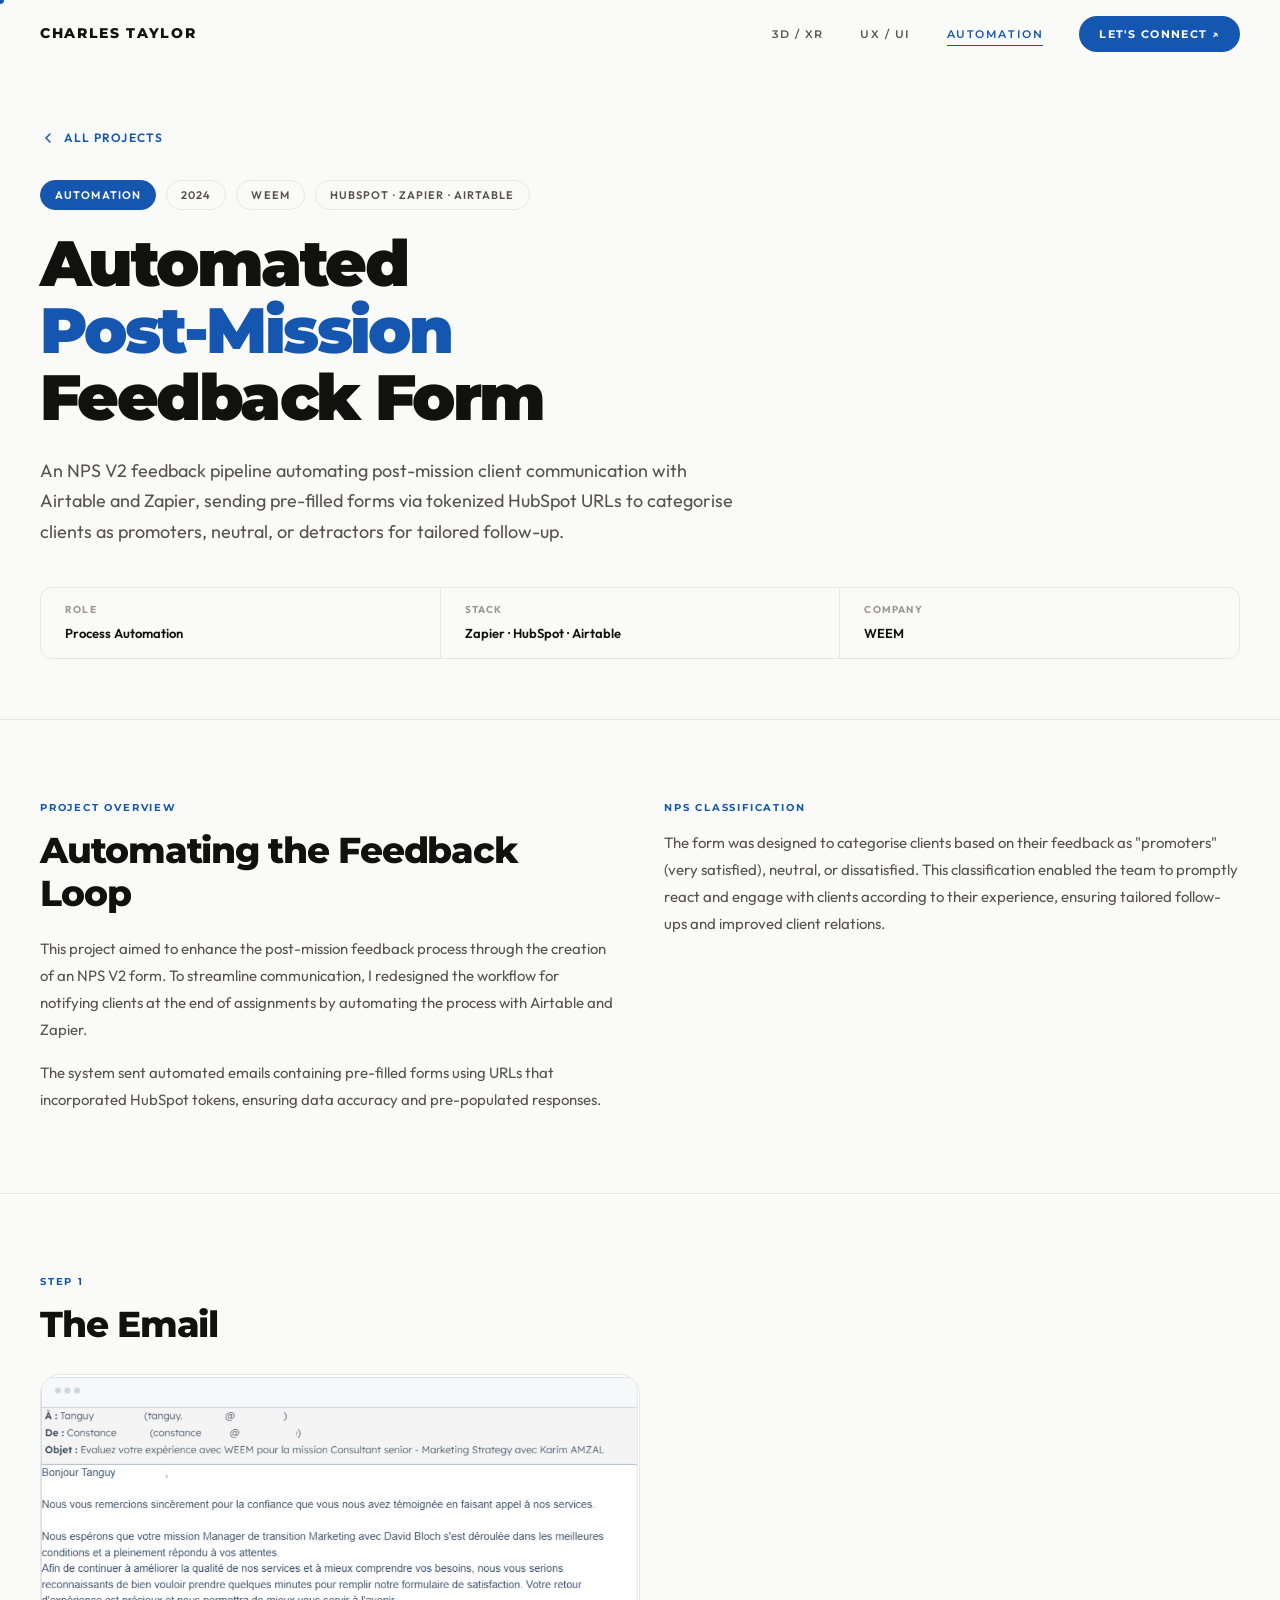
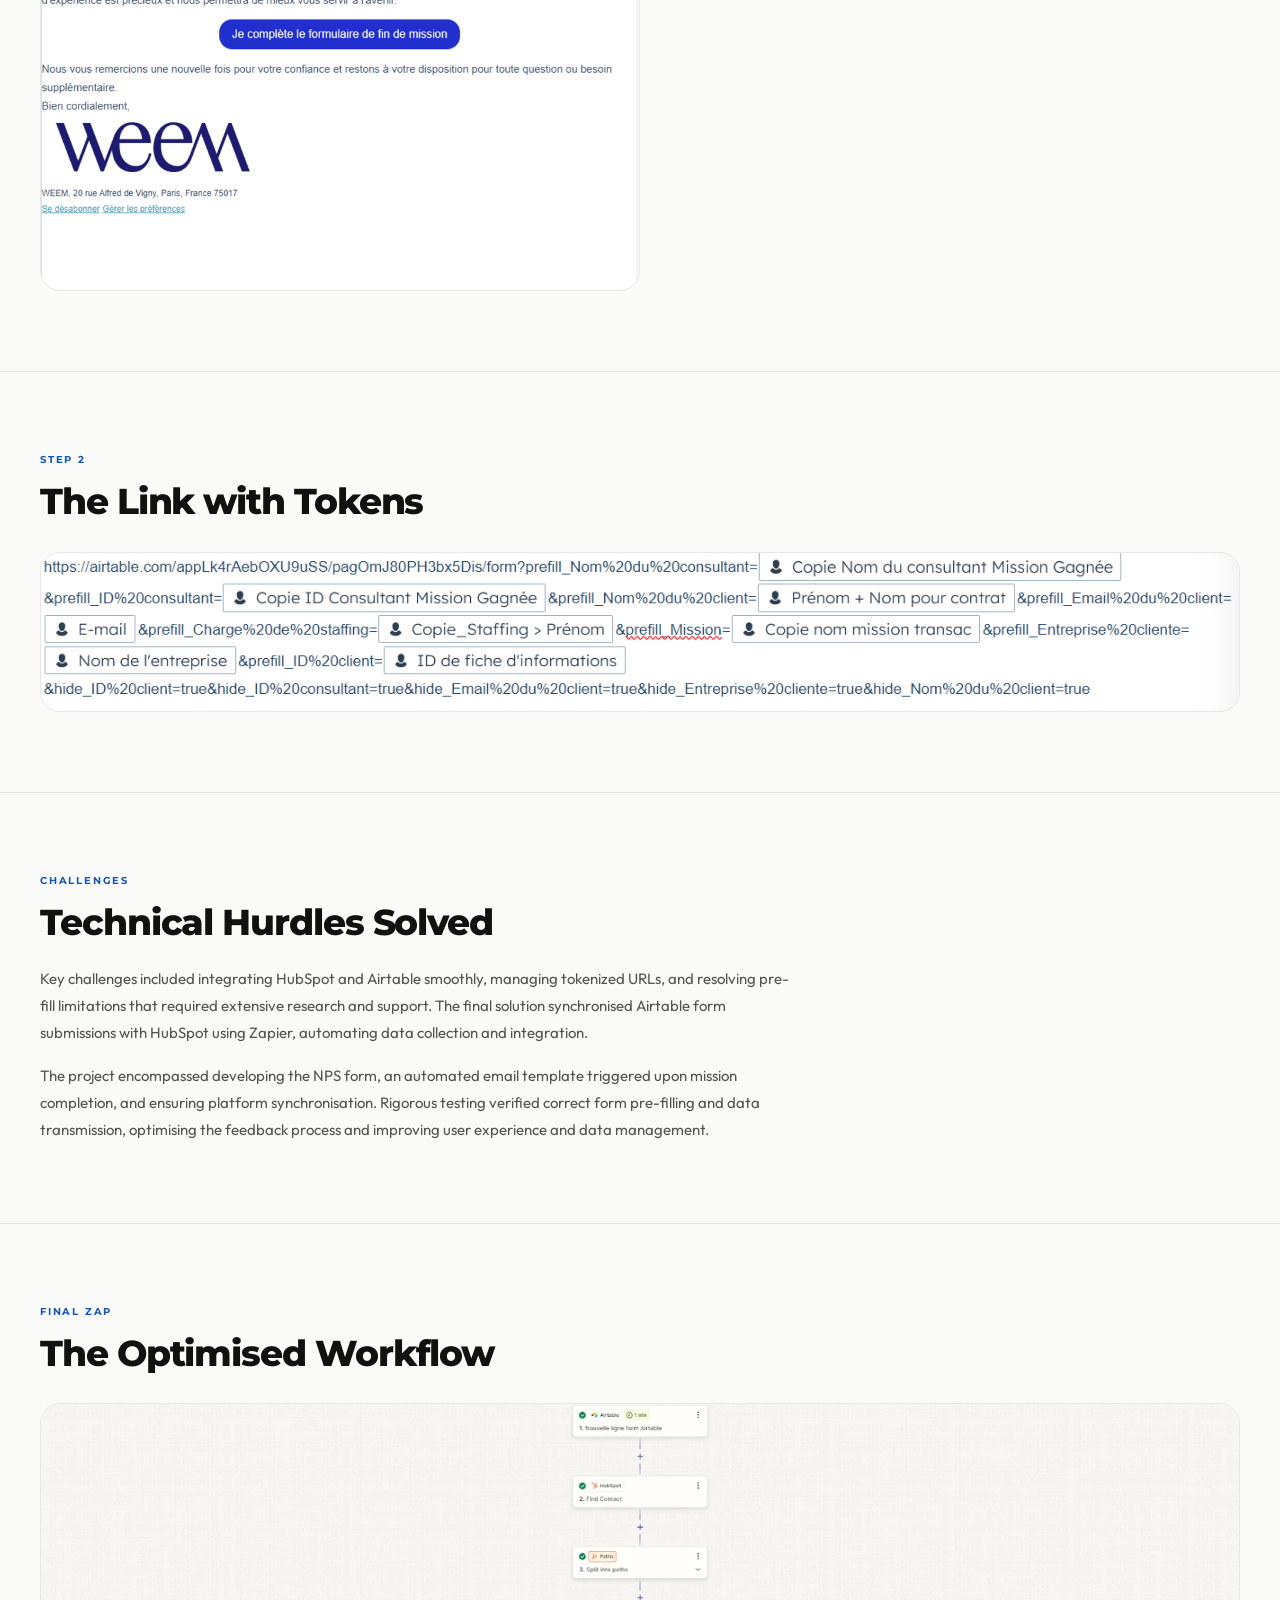
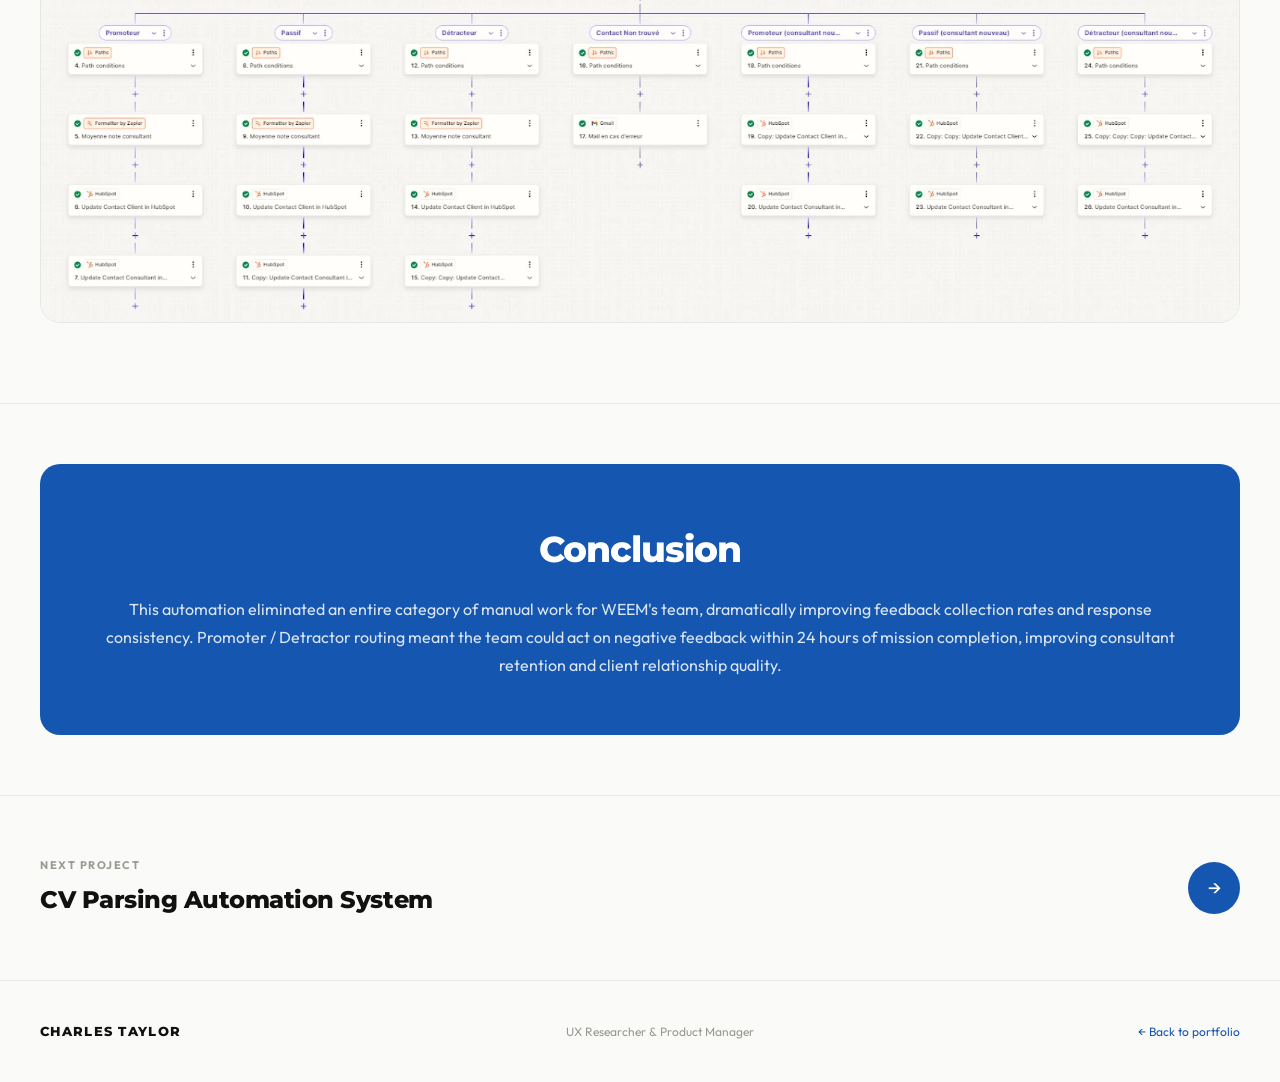
==== commit b526a9be: "Trim prose em dashes; fix mobile layout bugs across landing page and NHL - Replace AI-coded em dashe" ====
--- a/portfolio/projects/automated-feedback.html
+++ b/portfolio/projects/automated-feedback.html
@@ -41,7 +41,7 @@
       </div>
       <h1 class="project-title">Automated<br/><em>Post-Mission</em><br/>Feedback Form</h1>
       <p class="project-intro">
-        An NPS V2 feedback pipeline automating post-mission client communication with Airtable and Zapier — sending pre-filled forms via tokenized HubSpot URLs to categorise clients as promoters, neutral, or detractors for tailored follow-up.
+        An NPS V2 feedback pipeline automating post-mission client communication with Airtable and Zapier, sending pre-filled forms via tokenized HubSpot URLs to categorise clients as promoters, neutral, or detractors for tailored follow-up.
       </p>
       <div class="project-hero-details reveal">
         <div class="detail-item"><span class="detail-label">Role</span><span class="detail-value">Process Automation</span></div>
@@ -73,7 +73,7 @@
           <div class="section-label">NPS Classification</div>
           <div class="section-body">
             <p>
-              The form was designed to categorise clients based on their feedback as "promoters" (very satisfied), neutral, or dissatisfied. This classification enabled the team to promptly react and engage with clients according to their experience — ensuring tailored follow-ups and improved client relations.
+              The form was designed to categorise clients based on their feedback as "promoters" (very satisfied), neutral, or dissatisfied. This classification enabled the team to promptly react and engage with clients according to their experience, ensuring tailored follow-ups and improved client relations.
             </p>
           </div>
         </div>
@@ -139,7 +139,7 @@
   <div class="conclusion-section reveal">
     <h2>Conclusion</h2>
     <p>
-      This automation eliminated an entire category of manual work for WEEM's team — dramatically improving feedback collection rates and response consistency. Promoter / Detractor routing meant the team could act on negative feedback within 24 hours of mission completion, improving consultant retention and client relationship quality.
+      This automation eliminated an entire category of manual work for WEEM's team, dramatically improving feedback collection rates and response consistency. Promoter / Detractor routing meant the team could act on negative feedback within 24 hours of mission completion, improving consultant retention and client relationship quality.
     </p>
   </div>
 
--- a/portfolio/css/style.css
+++ b/portfolio/css/style.css
@@ -727,6 +727,8 @@
 .card--large  { grid-column: span 8; }
 .card--medium { grid-column: span 6; }
 .card--small  { grid-column: span 4; }
+.card--hero   { grid-column: span 12; }
+.card--hero .project-card-inner { aspect-ratio: 3/1; }
 
 .project-card {
   position: relative;
@@ -1386,7 +1388,7 @@
   .content-grid { grid-template-columns: 1fr; }
   .content-grid.reverse { direction: ltr; }
   .projects-grid { grid-template-columns: 1fr 1fr; }
-  .card--large, .card--medium, .card--small { grid-column: span 1; }
+  .card--large, .card--medium, .card--small, .card--hero { grid-column: span 1; }
 }
 
 @media (max-width: 768px) {
@@ -1400,10 +1402,13 @@
   .container { padding: 0 20px; }
   .hero-inner { padding: 60px 20px; }
   .projects-grid { grid-template-columns: 1fr; }
-  .card--large, .card--medium, .card--small { grid-column: span 1; }
+  .card--large, .card--medium, .card--small, .card--hero { grid-column: span 1; }
+  .card--hero .project-card-inner { aspect-ratio: 16/9; }
   .stats-row { flex-direction: column; }
   .stat-box { border-right: none; border-bottom: 1px solid var(--line); padding: 16px 0; }
   .stat-box:last-child { border-bottom: none; }
+  .category-strip { flex-wrap: wrap; row-gap: 8px; }
+  .category-strip > *:last-child { flex: 0 0 100%; }
   .linkedin-links { grid-template-columns: 1fr; }
   .experience-grid.four-cols { grid-template-columns: repeat(2, 1fr); }
   .conclusion-section { margin: 40px 20px; padding: 60px 24px; }
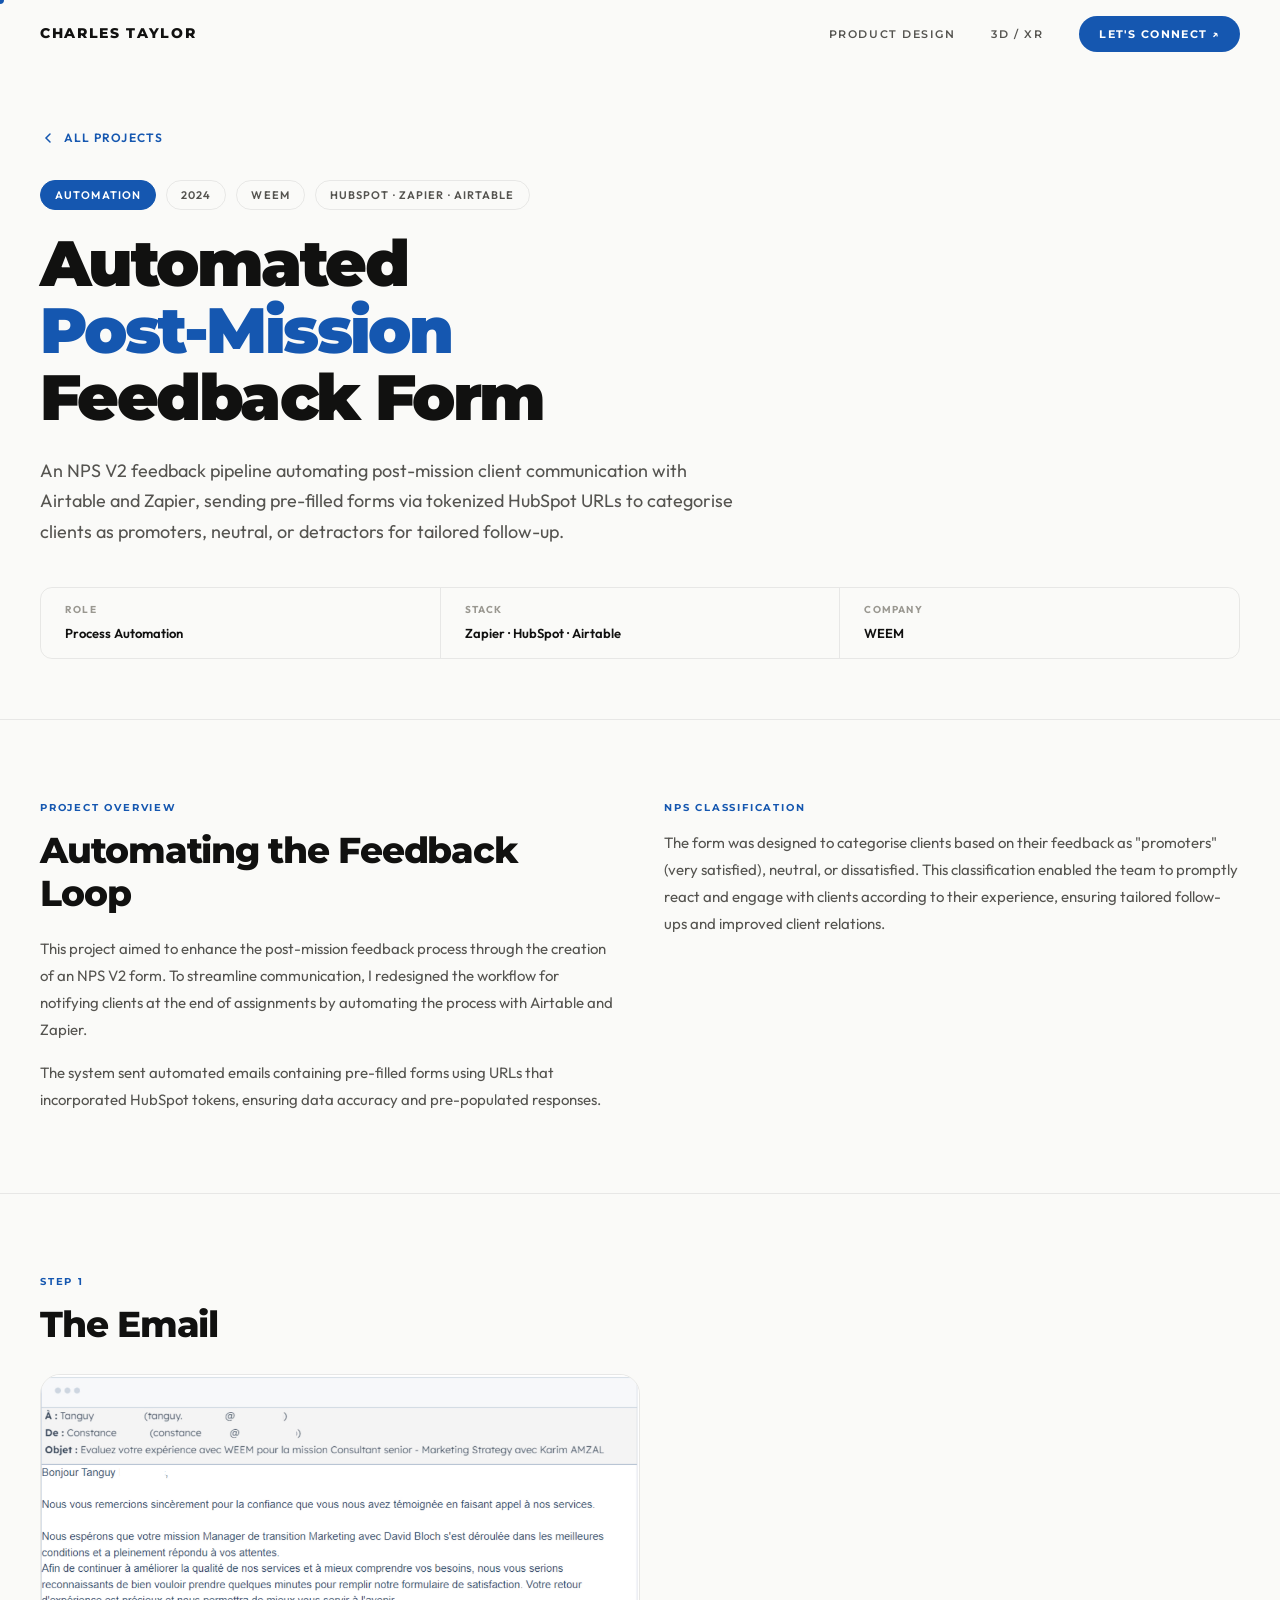
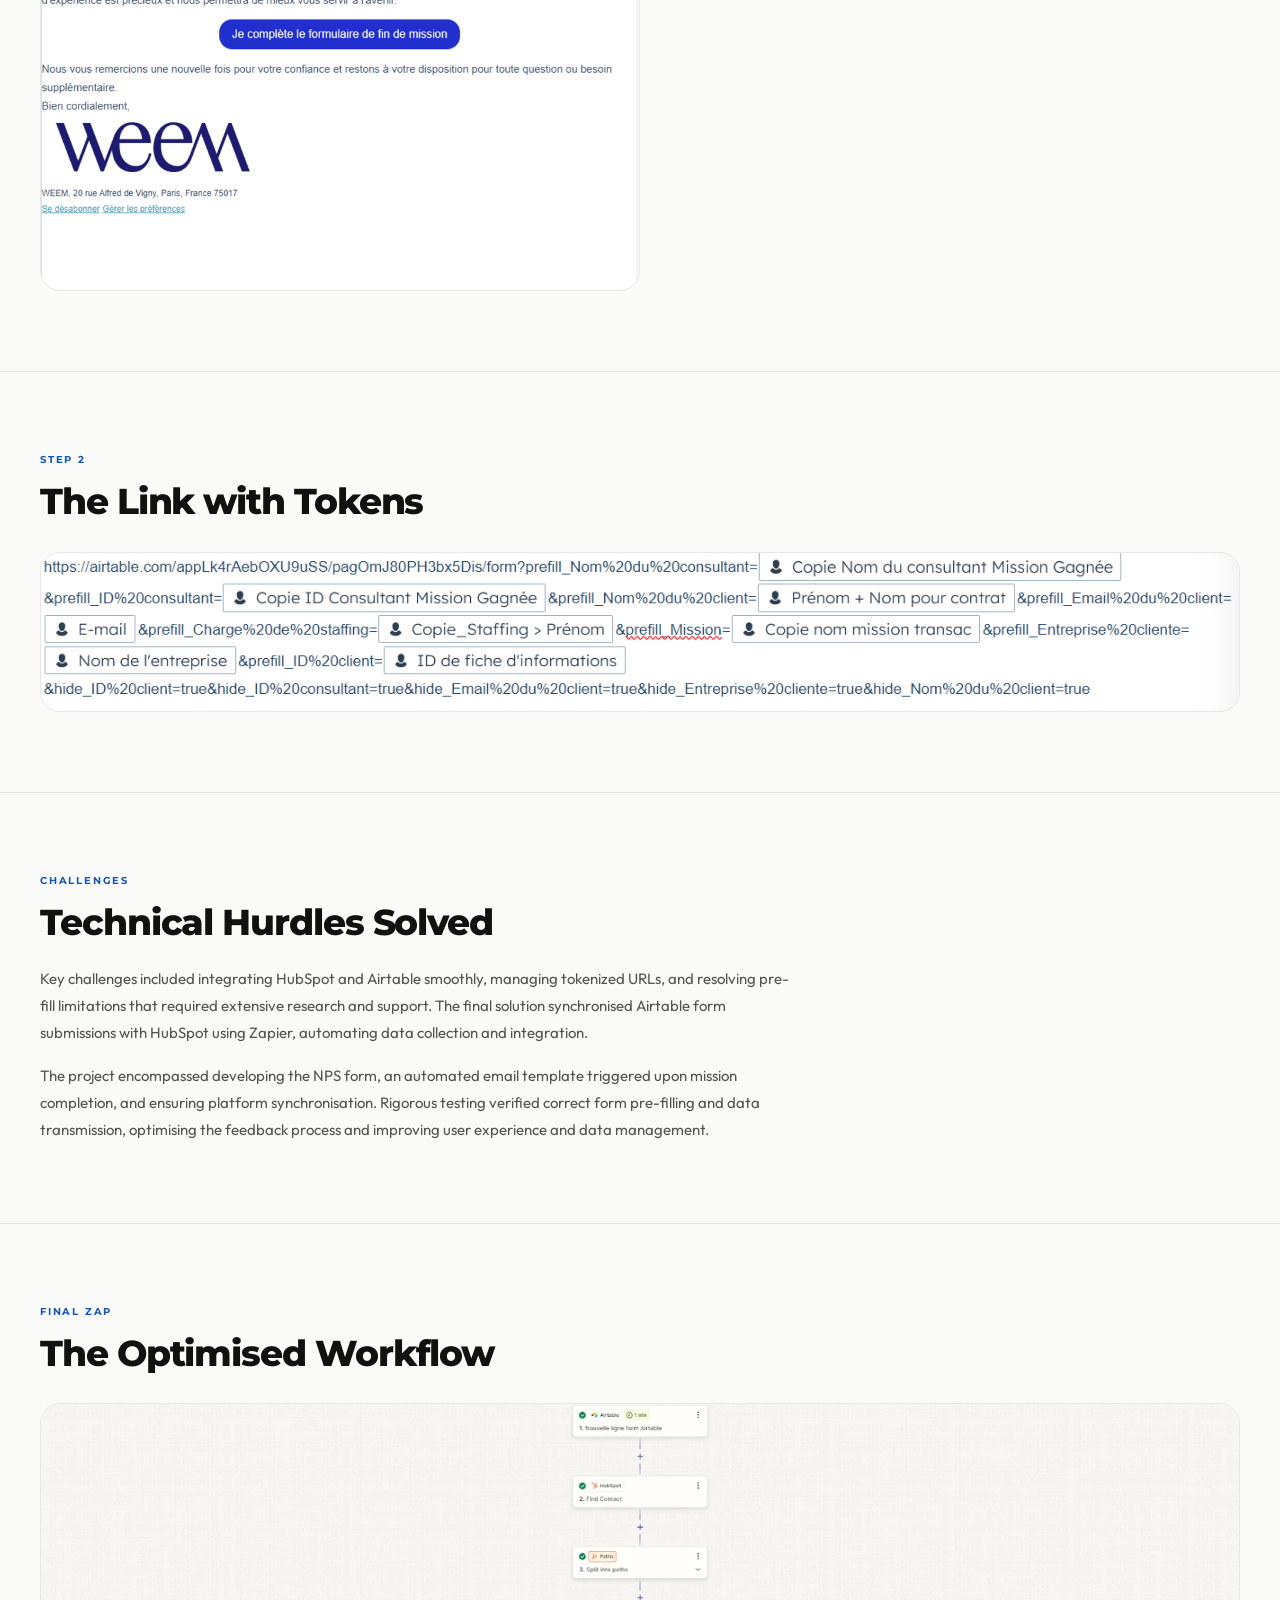
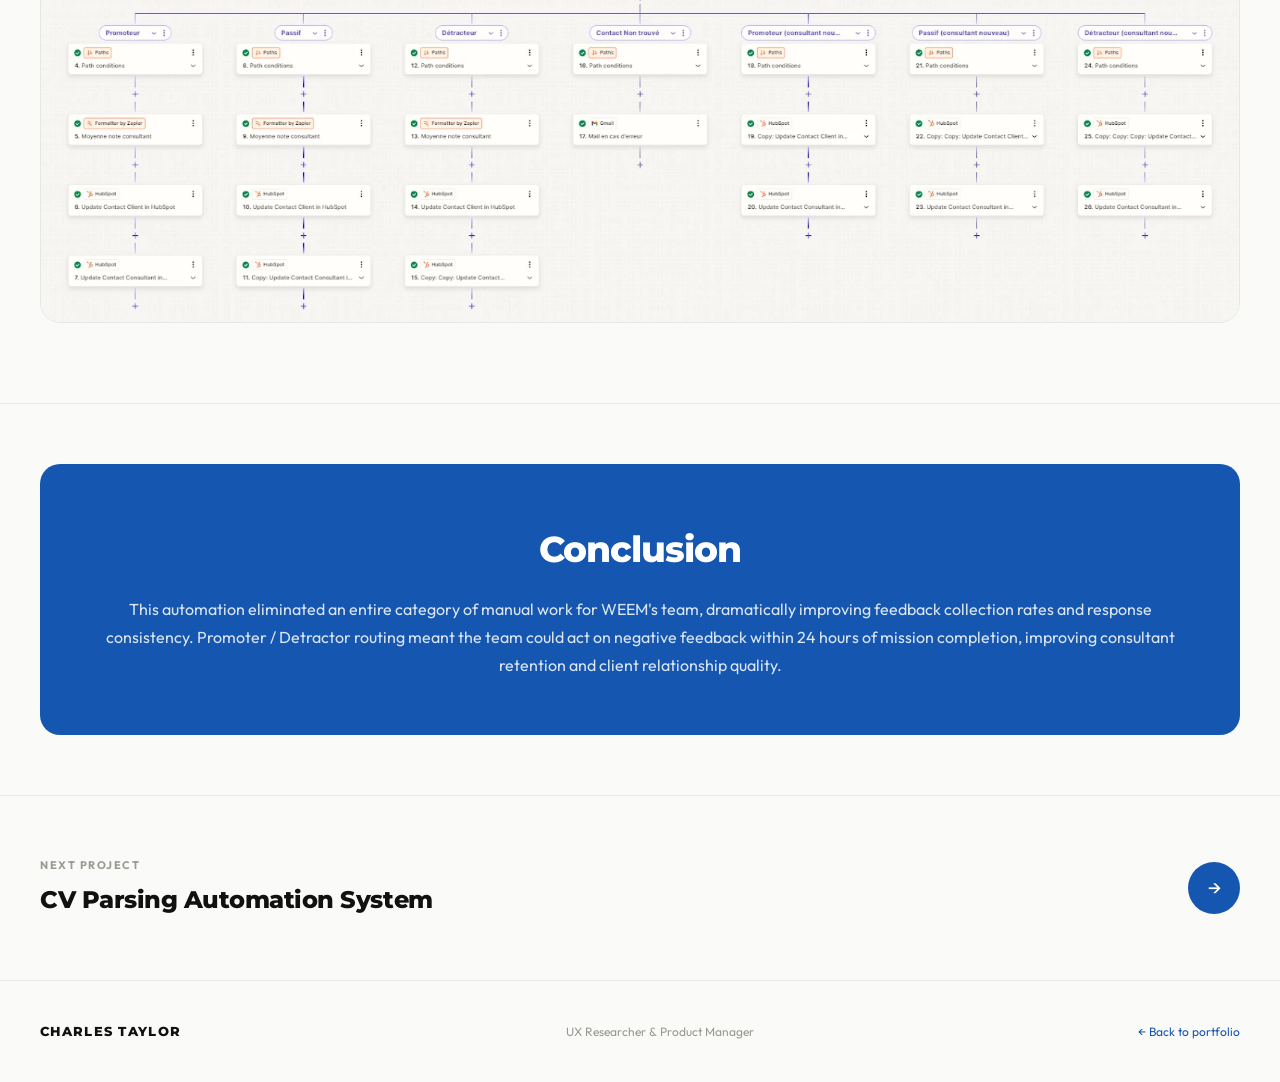
==== commit ecd4a03c: "Nav: update all project pages to Product Design + 3D/XR buttons; fix scroll offsets to 30px" ====
--- a/portfolio/projects/automated-feedback.html
+++ b/portfolio/projects/automated-feedback.html
@@ -13,17 +13,15 @@
   <nav class="nav">
     <a href="../index.html" class="nav-logo">CHARLES TAYLOR</a>
     <div class="nav-links">
-      <a href="../index.html#xr-projects" class="nav-link">3D / XR</a>
-      <a href="../index.html#ux-projects" class="nav-link">UX / UI</a>
-      <a href="../index.html#automation" class="nav-link active">Automation</a>
+      <a href="../index.html#product-design" class="nav-link">Product Design</a>
+      <a href="../index.html#xr" class="nav-link">3D / XR</a>
       <a href="../index.html#contact" class="nav-cta">Let's Connect ↗</a>
     </div>
     <button class="nav-menu-btn" aria-label="Open menu"><span></span><span></span></button>
   </nav>
   <div class="mobile-menu">
-    <a href="../index.html#xr-projects">3D / XR</a>
-    <a href="../index.html#ux-projects">UX / UI</a>
-    <a href="../index.html#automation">Automation</a>
+    <a href="../index.html#product-design">Product Design</a>
+    <a href="../index.html#xr">3D / XR</a>
     <a href="../index.html#contact">Let's Connect</a>
   </div>
 
--- a/portfolio/css/style.css
+++ b/portfolio/css/style.css
@@ -728,7 +728,6 @@
 .card--medium { grid-column: span 6; }
 .card--small  { grid-column: span 4; }
 .card--hero   { grid-column: span 12; }
-.card--hero .project-card-inner { aspect-ratio: 3/1; }
 
 .project-card {
   position: relative;
@@ -745,6 +744,7 @@
 }
 .card--large .project-card-inner { aspect-ratio: 16/9; }
 .card--small  .project-card-inner { aspect-ratio: 4/3; }
+.card--hero .project-card-inner  { aspect-ratio: 4.5/1; }
 
 .project-card-img {
   width: 100%;
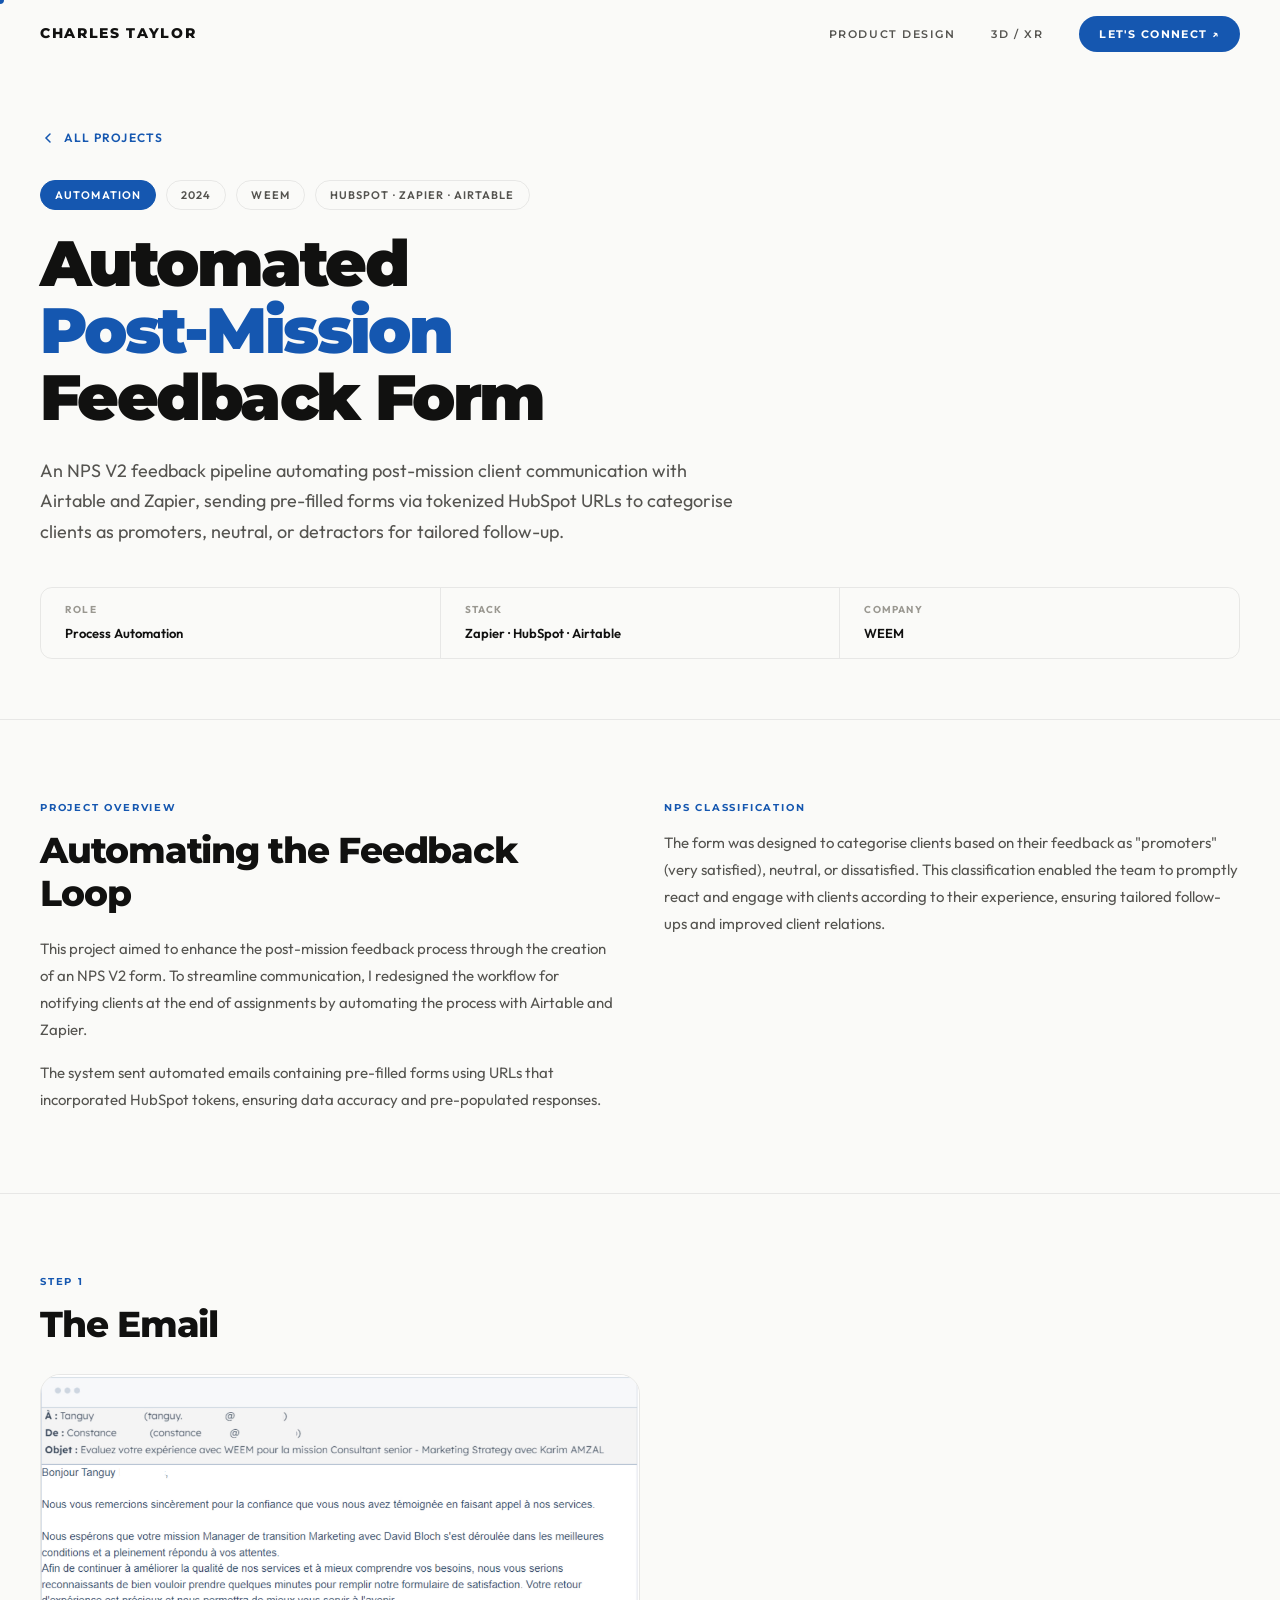
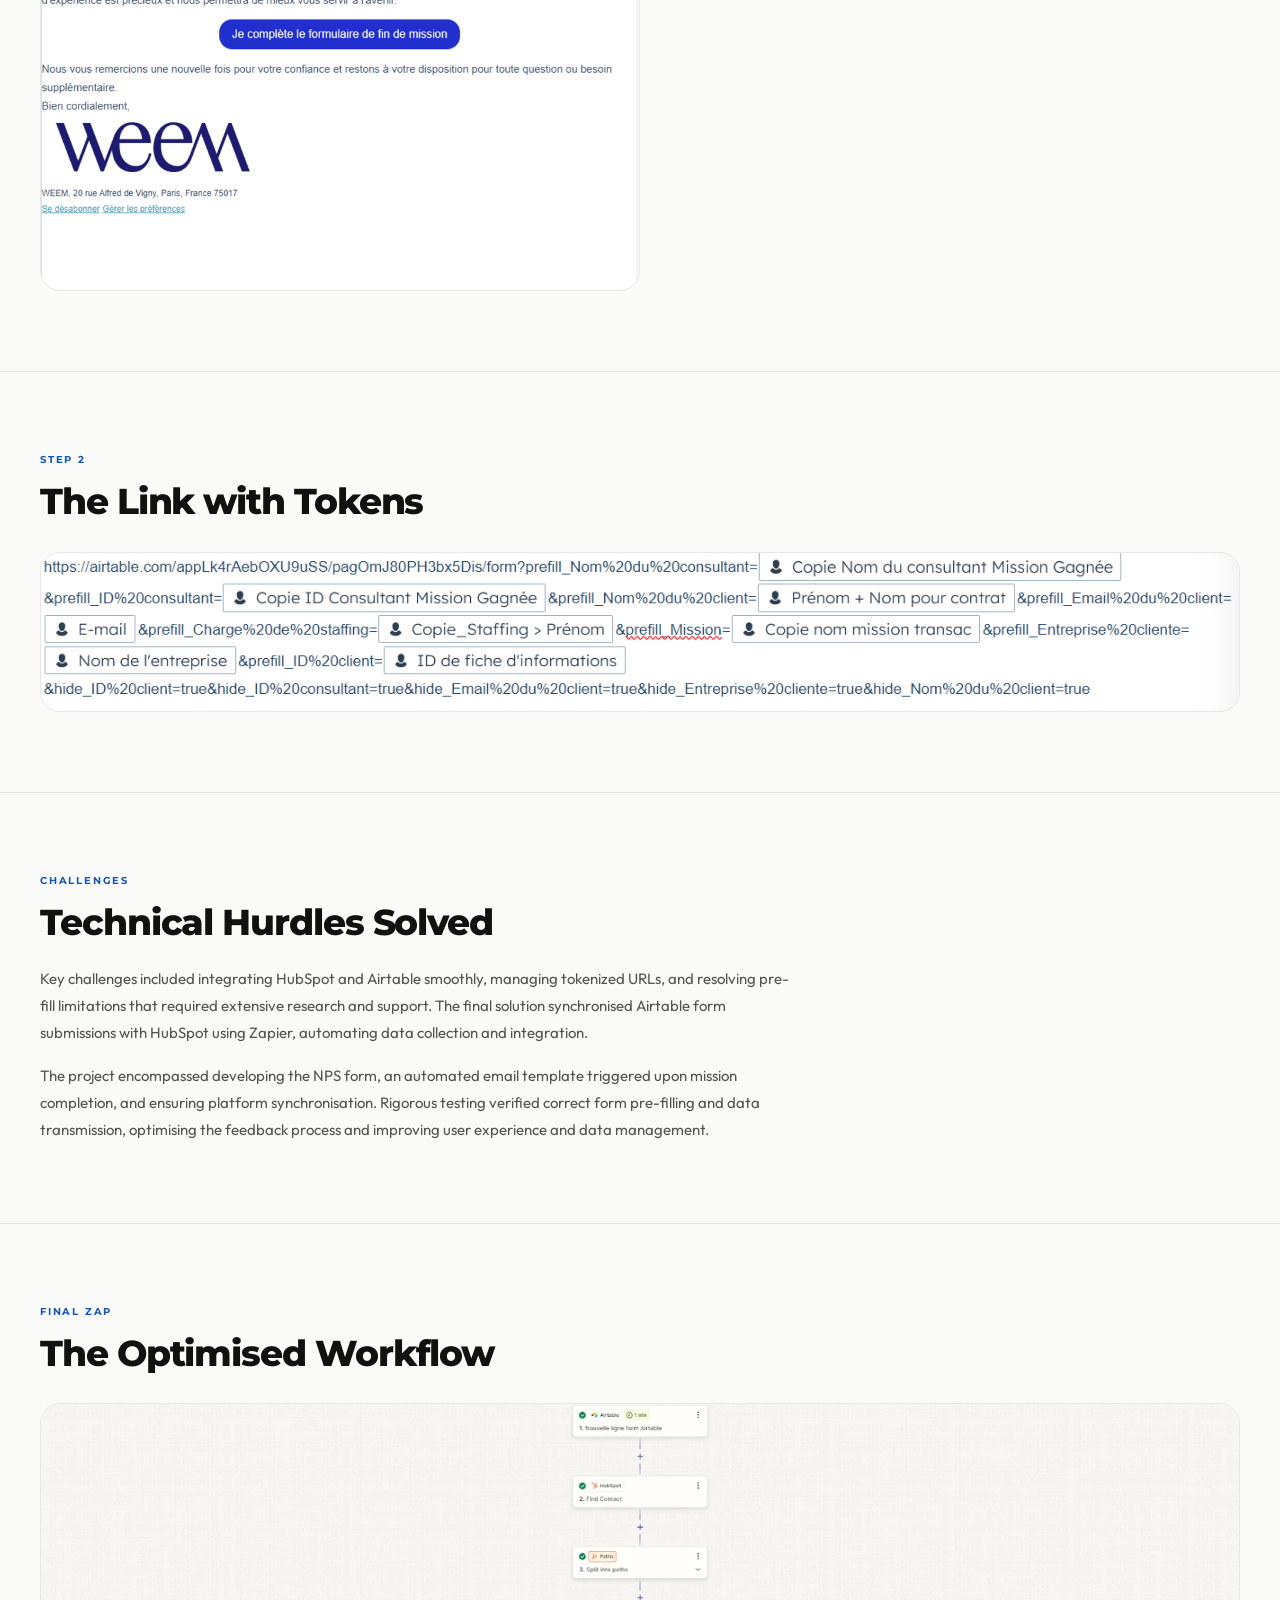
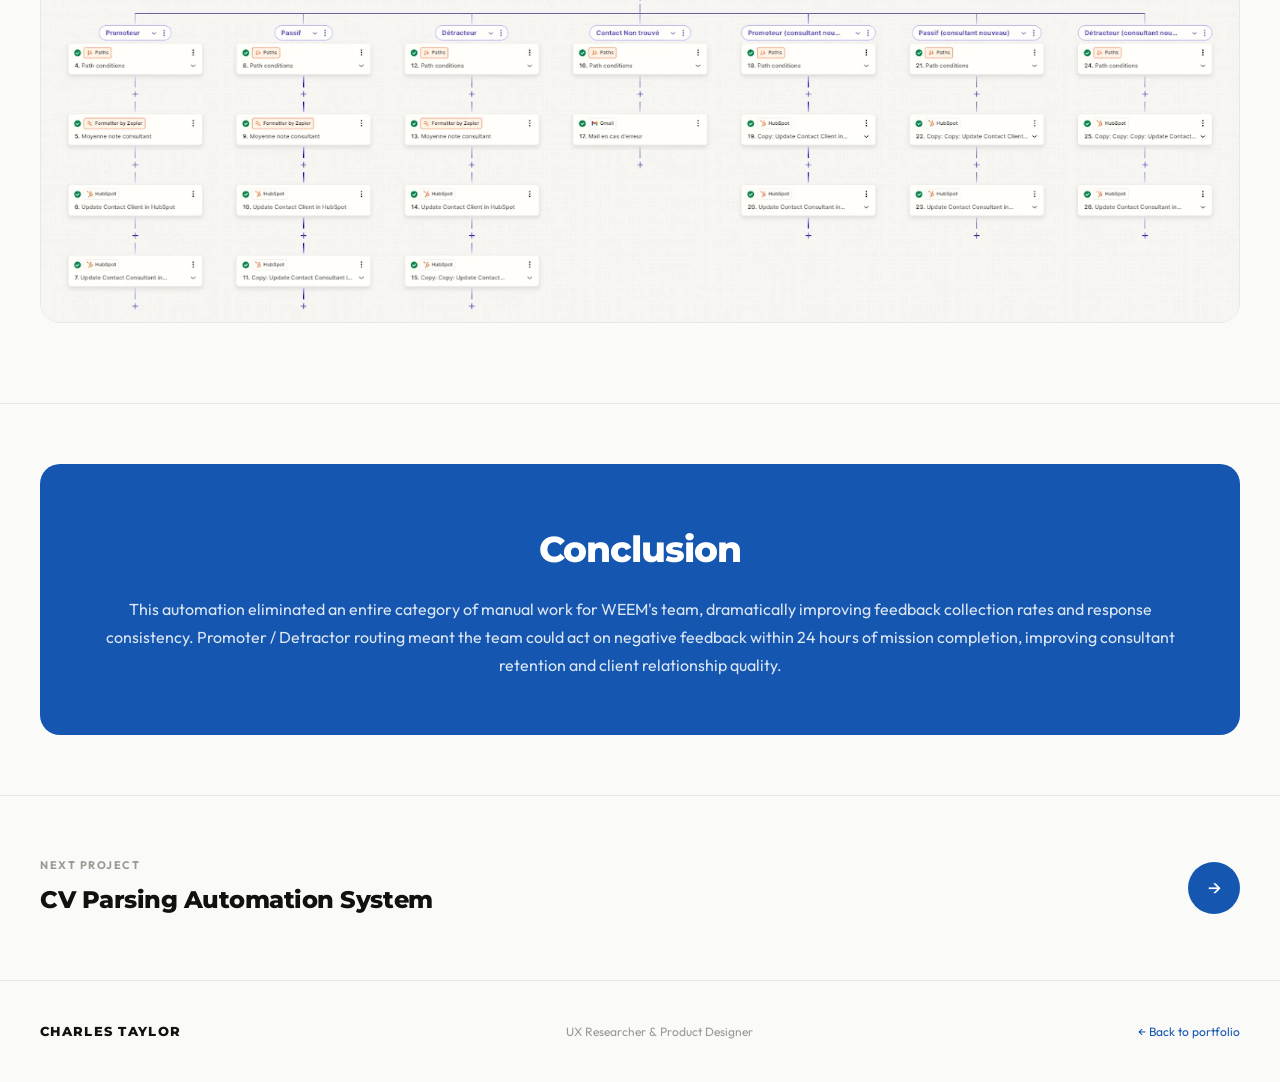
==== commit 6e0d78b3: "All pages: update footer title to UX Researcher & Product Designer Co-Authored-By: Claude Sonnet 4.6" ====
--- a/portfolio/projects/automated-feedback.html
+++ b/portfolio/projects/automated-feedback.html
@@ -148,7 +148,7 @@
 
   <footer>
     <span class="footer-logo">CHARLES TAYLOR</span>
-    <span>UX Researcher & Product Manager</span>
+    <span>UX Researcher & Product Designer</span>
     <a href="../index.html" style="color:var(--blue);">← Back to portfolio</a>
   </footer>
   <script src="../js/main.js"></script>
--- a/portfolio/css/style.css
+++ b/portfolio/css/style.css
@@ -46,6 +46,13 @@
 img, video { max-width: 100%; display: block; }
 button { cursor: none; border: none; background: none; font-family: inherit; }
 
+/* ── Focus Styles ─────────────────────────── */
+:focus-visible {
+  outline: 2px solid var(--blue);
+  outline-offset: 3px;
+  border-radius: 4px;
+}
+
 /* ── Custom Cursor ───────────────────────── */
 .cursor-dot,
 .cursor-ring {
@@ -193,7 +200,6 @@
 
 /* ── Hero ─────────────────────────────────── */
 .hero {
-  min-height: 100vh;
   padding-top: var(--nav-h);
   display: flex;
   align-items: center;
@@ -212,7 +218,7 @@
   width: 100%;
   max-width: 1280px;
   margin: 0 auto;
-  padding: 32px 40px 60px;
+  padding: 60px 40px 24px;
   display: grid;
   grid-template-columns: 1fr 1fr;
   gap: 60px;
@@ -391,7 +397,7 @@
   letter-spacing: -0.02em;
 }
 .stat-label {
-  font-size: 10px;
+  font-size: 12px;
   color: var(--ink-light);
   letter-spacing: 0.06em;
   text-transform: uppercase;
@@ -422,7 +428,7 @@
 
 /* ── Featured Clients ────────────────────── */
 .featured-clients {
-  padding: 64px 0 48px;
+  padding: 48px 0;
 }
 .featured-label {
   font-family: var(--ff-display);
@@ -510,7 +516,7 @@
 .logo-strip {
   border-top: 1px solid var(--line);
   border-bottom: 1px solid var(--line);
-  padding: 20px 0;
+  padding: 36px 0;
   overflow: hidden;
   background: var(--white);
 }
@@ -601,7 +607,7 @@
 
 /* ── Quote / About ───────────────────────── */
 .about-section {
-  padding: 80px 0 40px;
+  padding: 100px 0;
 }
 
 /* Pull quote */
@@ -847,7 +853,7 @@
 
 /* ── Contact ─────────────────────────────── */
 .contact-section {
-  padding: 120px 0 80px;
+  padding: 80px 0;
   text-align: center;
 }
 .contact-section h2 {
@@ -874,6 +880,17 @@
   justify-content: center;
   gap: 16px;
   flex-wrap: wrap;
+}
+.btn-copy-email {
+  border: none;
+  cursor: none;
+}
+.btn-copy-email.copied {
+  background: #1a9e5c;
+  box-shadow: 0 8px 24px rgba(26, 158, 92, 0.3);
+}
+.btn-copy-email.copied:hover {
+  background: #158a4f;
 }
 
 /* ── Footer ──────────────────────────────── */
@@ -1392,6 +1409,16 @@
 }
 
 @media (max-width: 768px) {
+  .logo-item {
+    padding: 0 12px;
+    height: 44px;
+  }
+  .logo-item img {
+    width: 60px;
+    height: 24px;
+  }
+  .carousel-track .project-card { flex: 0 0 70vw; }
+
   :root { --nav-h: 60px; }
   .nav { padding: 0 20px; }
   .nav-links { display: none; }
@@ -1417,6 +1444,222 @@
   footer { flex-direction: column; gap: 12px; text-align: center; }
 }
 
+/* ── Reduced Motion ──────────────────────── */
+@media (prefers-reduced-motion: reduce) {
+  /* Stop infinite decorative animations */
+  .hero-photo-ring { animation: none; }
+  .scroll-line { animation: none; }
+  .logo-track { animation-play-state: paused; }
+
+  /* Hero text: skip entrance, appear immediately */
+  .hero-title .line span {
+    animation: none;
+    transform: translateY(0);
+    opacity: 1;
+  }
+
+  /* Hero fade-in blocks: show immediately */
+  .hero-bio,
+  .hero-actions,
+  .hero-right,
+  .hero-scroll {
+    animation: none;
+    opacity: 1;
+    transform: none;
+  }
+
+  /* Scroll reveal: fade only, no translate */
+  .reveal {
+    transform: none;
+    transition: opacity 0.3s ease;
+  }
+
+  /* Suppress hover motion on cards and buttons */
+  .project-card:hover .pcard-img-wrap img,
+  .project-card:hover .project-card-img { transform: none; }
+  .btn-primary:hover,
+  .btn-secondary:hover,
+  .nav-cta:hover,
+  .featured-card:hover { transform: none; }
+  .next-project:hover .next-arrow { transform: none; }
+  .project-card-arrow { transition: none; }
+}
+
+/* ── Carousel ────────────────────────────── */
+.projects-carousel {
+  position: relative;
+}
+
+/* Right-fade hints at more cards */
+.projects-carousel::after {
+  content: '';
+  position: absolute;
+  top: 0; right: 0; bottom: 0;
+  width: 120px;
+  background: linear-gradient(to right, transparent, var(--bg));
+  pointer-events: none;
+  z-index: 1;
+}
+
+.carousel-track {
+  display: flex;
+  gap: 20px;
+  overflow-x: scroll;
+  scroll-snap-type: x mandatory;
+  -ms-overflow-style: none;
+  scrollbar-width: none;
+  cursor: grab;
+  padding-bottom: 4px;
+  /* Extra right padding so the last card clears the fade */
+  padding-right: 120px;
+}
+.carousel-track::-webkit-scrollbar { display: none; }
+.carousel-track.is-dragging {
+  cursor: grabbing;
+  user-select: none;
+}
+
+/* Uniform card size in carousel */
+.carousel-track .project-card {
+  flex: 0 0 clamp(280px, 41vw, 455px);
+  scroll-snap-align: start;
+  /* reset any grid-based styles */
+  grid-column: unset;
+}
+.carousel-track .project-card-inner {
+  aspect-ratio: 16 / 9;
+}
+
+/* Carousel controls — sit in the category-strip */
+.carousel-controls {
+  display: flex;
+  gap: 8px;
+  margin-left: auto;
+  flex-shrink: 0;
+}
+.carousel-btn {
+  width: 40px; height: 40px;
+  border-radius: 50%;
+  background: var(--white);
+  border: 1.5px solid var(--blue);
+  display: flex;
+  align-items: center;
+  justify-content: center;
+  color: var(--blue);
+  cursor: none;
+  transition: background 0.2s, color 0.2s, transform 0.2s;
+  flex-shrink: 0;
+}
+.carousel-btn svg {
+  width: 15px; height: 15px;
+  display: block;
+}
+.carousel-btn:hover {
+  background: var(--blue);
+  color: var(--white);
+  transform: scale(1.08);
+}
+.carousel-btn:disabled {
+  border-color: var(--line);
+  color: var(--ink-light);
+  opacity: 0.4;
+  pointer-events: none;
+}
+
+@media (max-width: 768px) {
+  /* On mobile touch drag is natural; hide arrows and fade */
+  .carousel-controls { display: none; }
+  .projects-carousel::after { display: none; }
+  /* Break carousel out of container padding so it spans full viewport */
+  .projects-carousel {
+    margin-left: -20px;
+    margin-right: -20px;
+  }
+  .carousel-track {
+    padding-left: 20px;
+    padding-right: 20px;
+    scroll-padding-left: 20px;
+  }
+  .carousel-track .project-card { flex: 0 0 70vw; }
+}
+
+/* ── Systems & Automation section ───────── */
+.systems-section {
+  padding: 40px 0 64px;
+  border-top: 1px solid var(--line);
+}
+.systems-header {
+  display: flex;
+  align-items: center;
+  gap: 16px;
+  margin-bottom: 20px;
+}
+.systems-section-label {
+  font-size: 11px;
+  font-weight: 700;
+  letter-spacing: 0.14em;
+  text-transform: uppercase;
+  color: var(--ink-mid);
+}
+.systems-grid {
+  display: grid;
+  grid-template-columns: repeat(auto-fit, minmax(280px, 1fr));
+  gap: 16px;
+}
+.systems-card {
+  display: flex;
+  flex-direction: column;
+  gap: 10px;
+  padding: 20px 24px;
+  background: var(--surface);
+  border: 1px solid var(--line);
+  border-radius: var(--radius);
+  color: inherit;
+  transition: border-color 0.2s, box-shadow 0.2s;
+}
+.systems-card:hover {
+  border-color: var(--blue-mid);
+  box-shadow: var(--shadow);
+}
+.systems-card-tags {
+  display: flex;
+  align-items: center;
+  gap: 8px;
+  flex-wrap: wrap;
+}
+.systems-card-tag {
+  font-size: 10px;
+  font-weight: 700;
+  letter-spacing: 0.1em;
+  text-transform: uppercase;
+  color: var(--ink-mid);
+  background: var(--line);
+  padding: 3px 8px;
+  border-radius: 100px;
+}
+.systems-card-stack {
+  font-size: 11px;
+  color: var(--ink-light);
+}
+.systems-card-title {
+  font-family: var(--ff-display);
+  font-size: 15px;
+  font-weight: 800;
+  letter-spacing: -0.02em;
+  color: var(--ink);
+}
+.systems-card-desc {
+  font-size: 13px;
+  color: var(--ink-mid);
+  line-height: 1.5;
+}
+.systems-card-cta {
+  font-size: 12px;
+  font-weight: 600;
+  color: var(--blue);
+  margin-top: 4px;
+}
+
 /* ── Misc Utilities ──────────────────────── */
 .text-blue    { color: var(--blue); }
 .mt-8  { margin-top: 8px; }
